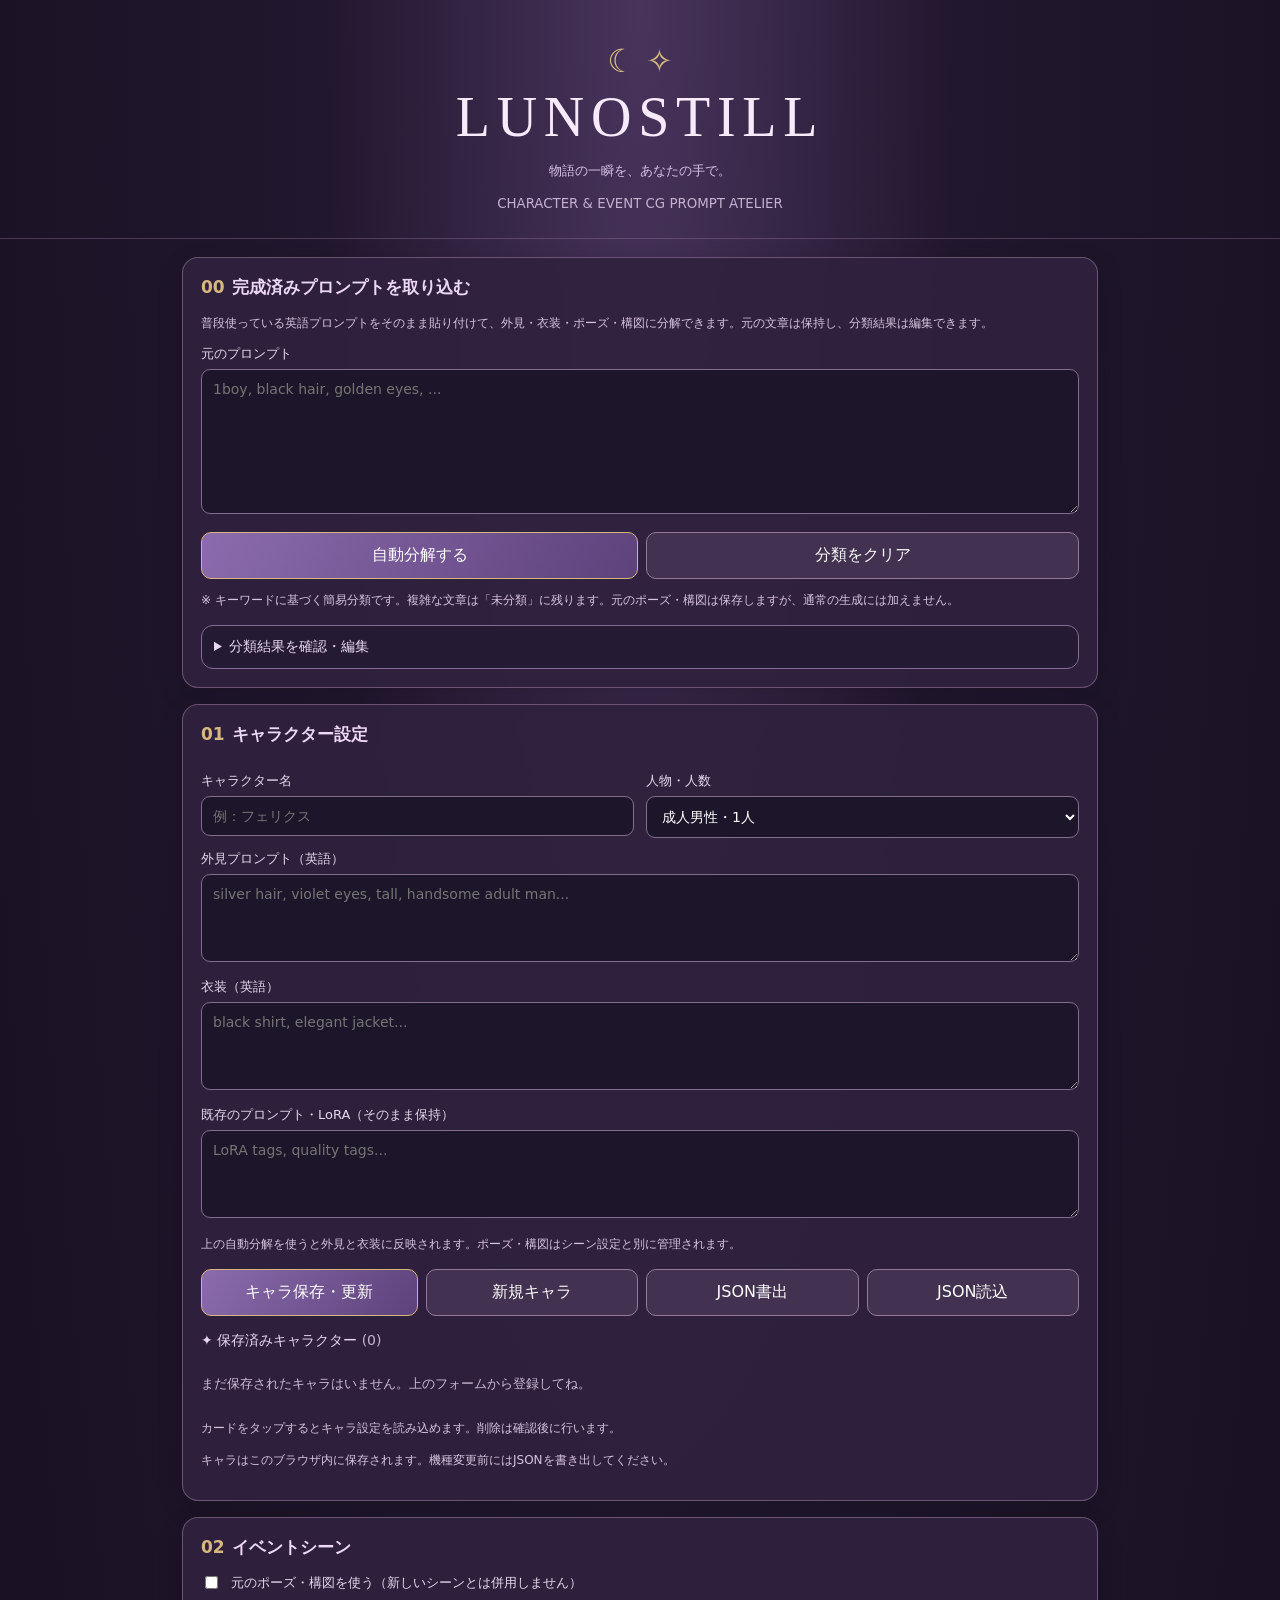
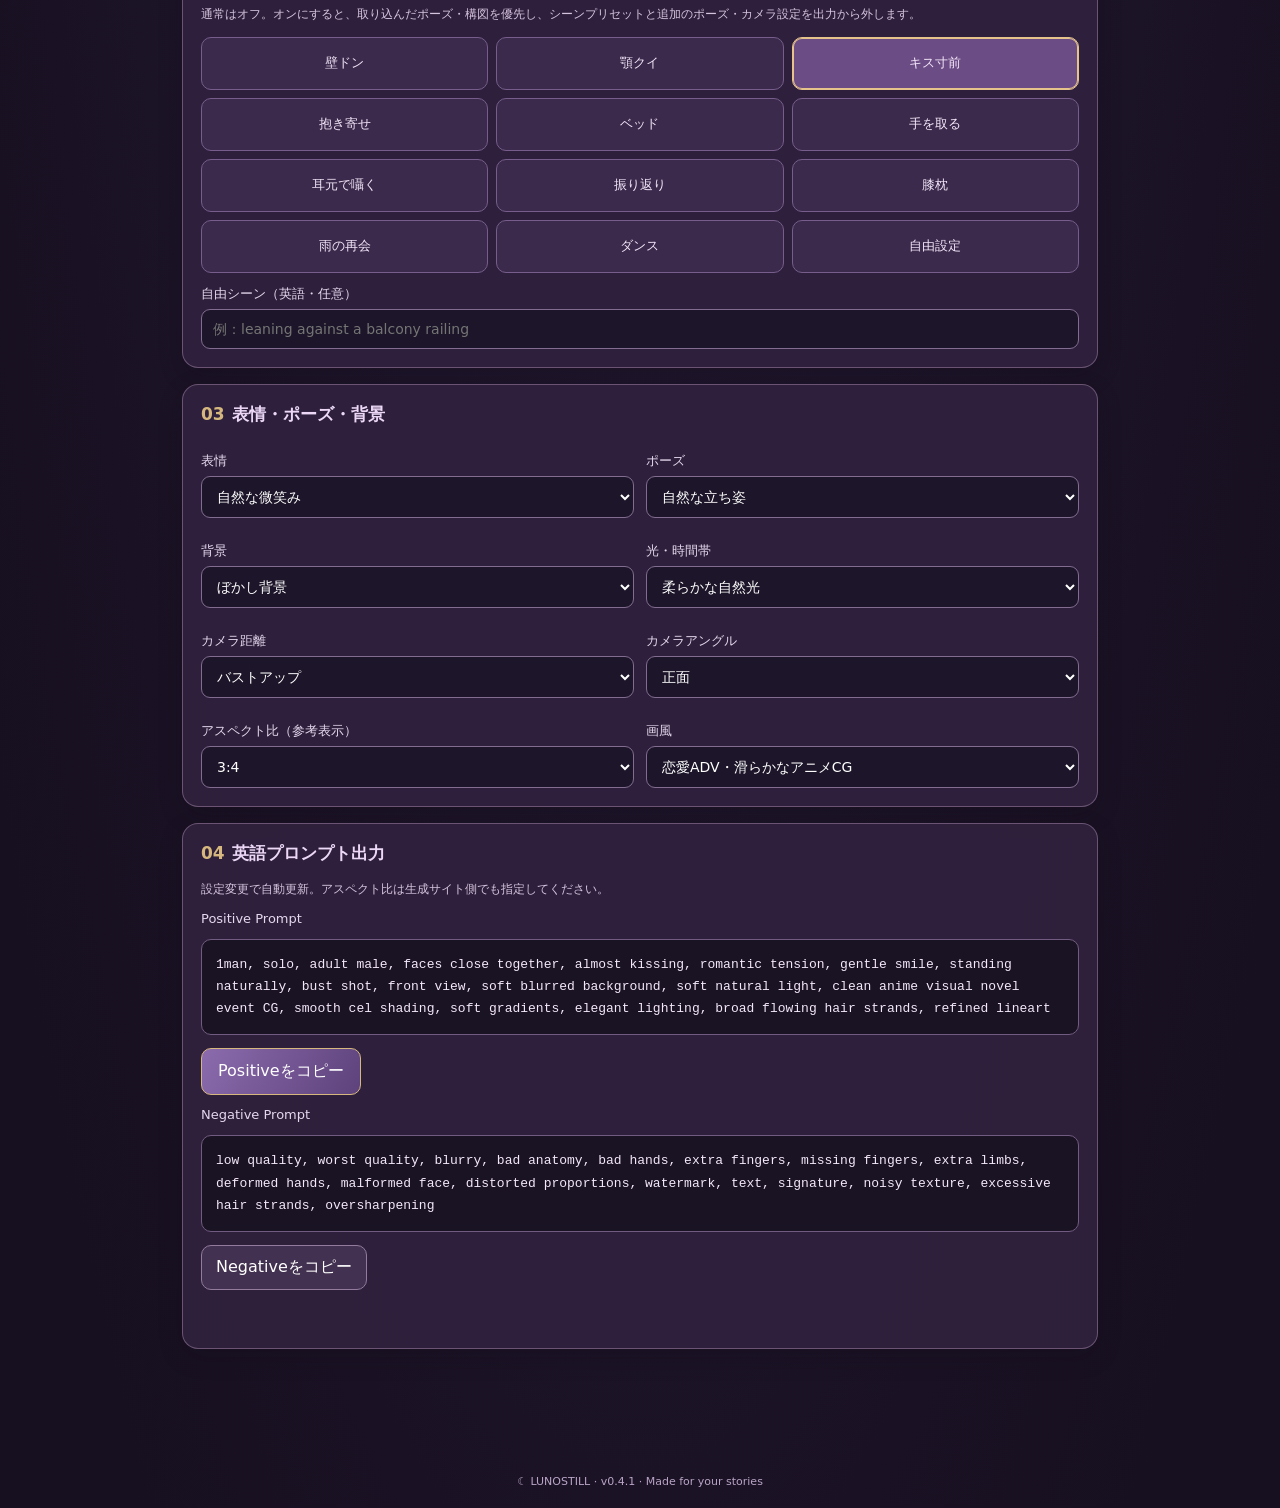
==== index.html @ 4c774311 "fix: correct regex escaping in prompt classification" ====
<!doctype html>
<html lang="ja"><head><meta charset="utf-8"><meta name="viewport" content="width=device-width,initial-scale=1"><meta name="theme-color" content="#21172e"><meta name="apple-mobile-web-app-capable" content="yes"><meta name="apple-mobile-web-app-status-bar-style" content="default"><meta name="apple-mobile-web-app-title" content="LUNOSTILL"><link rel="apple-touch-icon" sizes="180x180" href="./apple-touch-icon.png"><title>LUNOSTILL | Character & Event CG Atelier</title>
<style>
:root{font-family:system-ui,-apple-system,"Noto Sans JP",sans-serif;color:#f7eefb;background:#171020}*{box-sizing:border-box}body{margin:0;background:radial-gradient(ellipse at top,#49345c 0,#21172e 35%,#171020 90%);min-height:100vh}header{text-align:center;padding:42px 15px 26px;border-bottom:1px solid #9b7ca35c}header .moon{color:#d9bd83;font-size:32px}h1{font:normal clamp(34px,9vw,56px) Georgia,serif;letter-spacing:.12em;margin:5px 0;color:#f7eafa}header p{color:#d8c3e8;font-size:13px}small,.muted{color:#c3b1ce}main{max-width:940px;margin:auto;padding:18px 12px 90px}.panel{border:1px solid #ad8db377;background:#30223eeb;border-radius:16px;padding:18px;margin:0 0 16px;box-shadow:0 8px 24px #10091730}h2{font-size:17px;color:#ecd7f7;margin:0 0 14px;font-weight:600}h2 span{color:#d6b87f;margin-right:7px}label{display:block;font-size:13px;color:#e5d7ed;margin:12px 0 6px}input,textarea,select{width:100%;background:#1d1529;color:#fff;border:1px solid #826d91;border-radius:9px;padding:11px;font:inherit;font-size:14px;min-width:0}textarea{min-height:88px;resize:vertical}#parsedOther{min-height:68px;max-height:145px}#parsedDetails textarea{min-height:70px}.import-area{min-height:145px}.import-details{margin-top:14px;border:1px solid #866b98;border-radius:12px;padding:12px;background:#251a34}.import-details summary{cursor:pointer;color:#ead8f3;font-size:14px}.import-note{font-size:12px;color:#d7c4e1;line-height:1.65}select{appearance:auto}.cols{display:grid;grid-template-columns:1fr 1fr;gap:12px}.choices{display:grid;grid-template-columns:repeat(3,minmax(0,1fr));gap:8px}.choice{background:#3b2a4b;border:1px solid #775d8b;border-radius:10px;color:#f3e6fa;padding:13px 5px;min-height:53px;font-size:13px;cursor:pointer}.choice.active{border-color:#e7c38c;background:#6b4c84;box-shadow:inset 0 0 0 1px #e7c38c}button{font:inherit;cursor:pointer}button.primary{background:linear-gradient(120deg,#8b6bad,#5d427b);border:1px solid #d6b87f;color:white;border-radius:10px;padding:12px 16px}button.danger{background:#422637;border:1px solid #a8778e;color:#ffe5ee;border-radius:10px;padding:10px 14px}button.secondary{background:#423150;border:1px solid #927b9d;color:white;border-radius:10px;padding:11px 14px}.actions{display:flex;gap:8px;flex-wrap:wrap;margin-top:14px}.actions>*{flex:1}pre{white-space:pre-wrap;overflow-wrap:anywhere;font-size:13px;line-height:1.7;color:#f4e8fb;background:#1a1323;border:1px solid #725b81;border-radius:10px;padding:14px;min-height:85px}footer{text-align:center;font-size:11px;color:#b9a4c6;padding:20px}.note{font-size:12px;color:#d6c3df;line-height:1.7}.library{display:grid;grid-template-columns:repeat(2,minmax(0,1fr));gap:9px;margin-top:12px}.saved-card{display:flex;align-items:center;justify-content:space-between;gap:6px;min-width:0;border:1px solid #826d91;background:#251b32;border-radius:11px;padding:7px}.saved-card.active{border-color:#e7c38c}.saved-name{background:transparent;border:0;color:#f6eafb;text-align:left;flex:1;min-width:0;padding:9px 5px;overflow-wrap:anywhere}.saved-delete{background:transparent;border:0;color:#cbb6d5;padding:7px;font-size:12px}.library-empty{color:#cdbbd6;font-size:13px;grid-column:1/-1}.library-heading{margin-top:16px;color:#e8d5f3;font-size:14px}#status{min-height:20px;color:#e7c38c;font-size:12px;margin-top:8px}@media(max-width:520px){.cols{grid-template-columns:1fr}.panel{padding:14px}.choices{grid-template-columns:repeat(2,minmax(0,1fr))}header{padding-top:30px}.actions>*{min-width:130px}.library{grid-template-columns:1fr 1fr}}
</style></head><body>
<header><div class="moon">☾ ✧</div><h1>LUNOSTILL</h1><p>物語の一瞬を、あなたの手で。</p><small>CHARACTER & EVENT CG PROMPT ATELIER</small></header>
<main>
<section class="panel"><h2><span>00</span>完成済みプロンプトを取り込む</h2><p class="note">普段使っている英語プロンプトをそのまま貼り付けて、外見・衣装・ポーズ・構図に分解できます。元の文章は保持し、分類結果は編集できます。</p><label for="rawPrompt">元のプロンプト</label><textarea id="rawPrompt" class="import-area" placeholder="1boy, black hair, golden eyes, ..."></textarea><div class="actions"><button class="primary" id="parsePrompt">自動分解する</button><button class="secondary" id="resetImport">分類をクリア</button></div><p class="import-note">※ キーワードに基づく簡易分類です。複雑な文章は「未分類」に残ります。元のポーズ・構図は保存しますが、通常の生成には加えません。</p><details class="import-details" id="parsedDetails"><summary>分類結果を確認・編集</summary><label for="parsedAppearance">外見・人物・アクセサリー</label><textarea id="parsedAppearance"></textarea><label for="parsedOutfit">衣装</label><textarea id="parsedOutfit"></textarea><label for="parsedPose">元のポーズ・動作・視線（保存用）</label><textarea id="parsedPose"></textarea><label for="parsedCamera">元の構図・アングル（保存用）</label><textarea id="parsedCamera"></textarea><label for="parsedOther">未分類・その他（内容確認用）</label><textarea id="parsedOther"></textarea></details></section><section class="panel"><h2><span>01</span>キャラクター設定</h2><div class="cols"><div><label for="name">キャラクター名</label><input id="name" placeholder="例：フェリクス"></div><div><label for="subject">人物・人数</label><select id="subject"><option value="1man, solo, adult male">成人男性・1人</option><option value="1woman, solo, adult woman">成人女性・1人</option><option value="1man, 1woman, adult couple">成人男女・2人</option><option value="2men, adult male couple">成人男性・2人</option><option value="2women, adult female couple">成人女性・2人</option></select></div></div><label for="appearance">外見プロンプト（英語）</label><textarea id="appearance" placeholder="silver hair, violet eyes, tall, handsome adult man..."></textarea><label for="outfit">衣装（英語）</label><textarea id="outfit" placeholder="black shirt, elegant jacket..."></textarea><label for="base">既存のプロンプト・LoRA（そのまま保持）</label><textarea id="base" placeholder="LoRA tags, quality tags..."></textarea><p class="note">上の自動分解を使うと外見と衣装に反映されます。ポーズ・構図はシーン設定と別に管理されます。</p><div class="actions"><button class="primary" id="save">キャラ保存・更新</button><button class="secondary" id="newCharacter">新規キャラ</button><button class="secondary" id="backup">JSON書出</button><button class="secondary" id="restore">JSON読込</button><input id="restoreFile" type="file" accept=".json,application/json" hidden></div><div class="library-heading">✦ 保存済みキャラクター <span id="savedCount" class="muted"></span></div><div id="savedCharacters" class="library" aria-label="保存済みキャラクター"></div><p class="note">カードをタップするとキャラ設定を読み込めます。削除は確認後に行います。</p><p class="note">キャラはこのブラウザ内に保存されます。機種変更前にはJSONを書き出してください。</p></section>
<section class="panel"><h2><span>02</span>イベントシーン</h2><label style="display:flex;align-items:center;gap:10px"><input id="includeOriginalScene" type="checkbox" style="width:auto;accent-color:#d6b87f">元のポーズ・構図を使う（新しいシーンとは併用しません）</label><p class="note">通常はオフ。オンにすると、取り込んだポーズ・構図を優先し、シーンプリセットと追加のポーズ・カメラ設定を出力から外します。</p><div class="choices" id="scenes"></div><label for="customScene">自由シーン（英語・任意）</label><input id="customScene" placeholder="例：leaning against a balcony railing"></section>
<section class="panel"><h2><span>03</span>表情・ポーズ・背景</h2><div class="cols"><div><label for="expression">表情</label><select id="expression"></select></div><div><label for="pose">ポーズ</label><select id="pose"></select></div><div><label for="background">背景</label><select id="background"></select></div><div><label for="light">光・時間帯</label><select id="light"></select></div><div><label for="camera">カメラ距離</label><select id="camera"></select></div><div><label for="angle">カメラアングル</label><select id="angle"></select></div><div><label for="ratio">アスペクト比（参考表示）</label><select id="ratio"><option>3:4</option><option>1:1</option><option>4:3</option><option>16:9</option><option>9:16</option></select></div><div><label for="style">画風</label><select id="style"><option value="clean anime visual novel event CG, smooth cel shading, soft gradients, elegant lighting, broad flowing hair strands, refined lineart">恋愛ADV・滑らかなアニメCG</option><option value="anime character design, full body, clean lineart, simple background">立ち絵</option><option value="cinematic anime illustration, atmospheric lighting, soft background blur">映画的なアニメCG</option></select></div></div></section>
<section class="panel"><h2><span>04</span>英語プロンプト出力</h2><p class="note">設定変更で自動更新。アスペクト比は生成サイト側でも指定してください。</p><label>Positive Prompt</label><pre id="positive"></pre><button class="primary" id="copyPositive">Positiveをコピー</button><label>Negative Prompt</label><pre id="negative"></pre><button class="secondary" id="copyNegative">Negativeをコピー</button><p id="status" role="status"></p></section>
</main><footer>☾ LUNOSTILL · v0.4.1 · Made for your stories</footer>
<script>
const $=id=>document.getElementById(id);
const scenes=[["壁ドン","kabedon, leaning close against a wall"],["顎クイ","gently lifting the chin, intimate eye contact"],["キス寸前","faces close together, almost kissing, romantic tension"],["抱き寄せ","pulling someone into a gentle embrace"],["ベッド","sitting on a bed, intimate quiet atmosphere"],["手を取る","gently taking a hand"],["耳元で囁く","whispering close to the ear"],["振り返り","looking back over the shoulder"],["膝枕","resting head on someone's lap"],["雨の再会","emotional reunion in the rain"],["ダンス","romantic slow dance"],["自由設定",""]];
const expressions=[["自然な微笑み","gentle smile"],["無表情","neutral expression"],["照れ","blushing"],["挑発","teasing smirk"],["真剣","serious expression"],["切なさ","wistful expression"],["喜び","joyful smile"],["悲しみ","sad expression"],["怒り","angry expression"],["驚き","surprised expression"],["困惑","confused expression"],["不安","anxious expression"],["安心","relieved expression"],["眠気","sleepy eyes"],["眠り","sleeping peacefully"],["微笑","subtle smile"],["満面の笑み","bright smile"],["苦笑","wry smile"],["含み笑い","knowing smile"],["照れ笑い","shy smile"],["泣き笑い","smiling through tears"],["涙目","teary eyes"],["泣く","crying"],["号泣","sobbing"],["寂しげ","lonely gaze"],["憂い","melancholic expression"],["決意","determined expression"],["冷淡","cold gaze"],["睨む","intense glare"],["見下ろす","half-lidded commanding gaze"],["甘い視線","affectionate gaze"],["熱い視線","passionate gaze"],["目を逸らす","averting eyes"],["目を閉じる","eyes closed"],["ウインク","winking"],["悪戯っぽい","mischievous grin"],["嫉妬","jealous expression"],["独占欲","possessive gaze"],["恍惚","dreamy expression"]];
const poses=[["自然な立ち姿","standing naturally"],["座る","sitting"],["歩く","walking"],["振り向く","turning around"],["見上げる","looking up"],["見下ろす","looking down"],["腕を組む","arms crossed"],["片手を伸ばす","reaching out one hand"],["手を差し出す","offering a hand"],["頬に触れる","touching a cheek"],["髪に触れる","touching hair"],["手袋を外す","removing a glove"],["ネクタイを緩める","loosening a tie"],["壁に手をつく","hand against a wall"],["腰に手を添える","hand at the waist"],["抱きしめる","embracing"],["顔を寄せる","leaning closer"],["指を絡める","interlacing fingers"],["手を握る","holding hands"],["頬杖","resting chin on hand"],["横になる","lying down"],["ベッドに座る","sitting on a bed"],["ソファに座る","sitting on a sofa"],["窓辺に立つ","standing by a window"],["本を読む","reading a book"],["カップを持つ","holding a cup"],["花を差し出す","offering flowers"],["背中を向ける","back facing viewer"],["片膝をつく","kneeling on one knee"],["ダンスする","dancing"],["自由指定",""]];
const backgrounds=[["ぼかし背景","soft blurred background"],["寝室","cozy bedroom"],["夜の寝室","bedroom at night"],["リビング","modern living room"],["ソファ","elegant lounge"],["カフェ","quiet cafe"],["図書館","library"],["学校の廊下","school corridor"],["教室","classroom"],["屋上","rooftop"],["都会の夜景","city skyline at night"],["夜の路地","city alley at night"],["公園","park"],["桜並木","cherry blossom path"],["海辺","seaside"],["夕暮れの海","beach at sunset"],["雨の街","rainy city street"],["駅のホーム","train platform"],["ホテル","luxury hotel room"],["バルコニー","balcony"],["西洋の城","fantasy castle"],["王宮の広間","royal ballroom"],["玉座の間","throne room"],["中世の街","medieval town"],["森","enchanted forest"],["庭園","flower garden"],["神殿","ancient temple"],["砂漠の宮殿","arabian palace"],["星空","starry night sky"],["自由背景",""]];
const lights=[["柔らかな自然光","soft natural light"],["朝日","morning sunlight"],["昼光","daylight"],["夕暮れ","golden hour"],["マジックアワー","purple-blue twilight"],["夜","night atmosphere"],["月明かり","moonlight"],["キャンドル","warm candlelight"],["逆光","soft backlighting"],["窓からの光","window light"],["室内灯","warm indoor lighting"]];
const cameras=[["バストアップ","bust shot"],["顔アップ","face close-up"],["上半身","upper body shot"],["腰上","waist-up shot"],["膝上","knee-up shot"],["全身","full body shot"],["超接写","extreme close-up"]];
const angles=[["正面","front view"],["斜め45度","three-quarter view"],["横顔","side profile"],["背面","back view"],["俯瞰","high angle view"],["煽り","low angle view"],["主観視点","point of view"]];
function fill(id,data){$(id).innerHTML=data.map(([a,b])=>'<option value="'+b.replaceAll('"','&quot;')+'">'+a+'</option>').join('')}
fill('expression',expressions);fill('pose',poses);fill('background',backgrounds);fill('light',lights);fill('camera',cameras);fill('angle',angles);
let selected=2;
function renderScenes(){$('scenes').innerHTML='';scenes.forEach(([name],i)=>{let b=document.createElement('button');b.className='choice'+(selected===i?' active':'');b.textContent=name;b.type='button';b.onclick=()=>{selected=i;renderScenes();update()};$('scenes').append(b)})}
const clean=s=>(s||'').trim().replace(/^[,\s]+|[,\s]+$/g,'');
const parsedFields=['rawPrompt','parsedAppearance','parsedOutfit','parsedPose','parsedCamera','parsedOther'];
const tokenRules=[
['camera',/\b(three.quarter body|three.quarter view|full.body|upper.body|half.body|waist.up|knee.up|bust shot|close.up|portrait|low angle|high angle|eye.level|from above|from below|side view|front view|back view|dutch angle|wide shot|medium shot|slightly low angle)\b/i],
['pose',/\b(standing|sitting|kneeling|lying|walking|running|leaning|reaching|holding|adjusting|resting|turning|crossed arms|hand on|hand near|one hand|other hand|body angled|broad shoulders|relaxed stance|looking at|looking away|gazing|facing|tilting|arms |hands |glove at the wrist|beside viewer|sideways|upright|gesture|pose|stance)\b/i],
['outfit',/\b(uniform|jacket|shirt|coat|dress|trousers|pants|skirt|sash|gloves|boots|shoes|tie|vest|cloak|cape|suit|armor|armour|belt|collar|sleeves|fabric|trim|accents|ceremonial|formal royal|structured shoulders|military|outfit|clothing|embroider|button|epaulette)\b/i],
['appearance',/\b(\d+boy|\d+girl|\d+man|\d+woman|male|female|hair|bangs|eyes|eye color|ears|skin|face|muscular|slender|tall|short|petite|body type|physique|earrings|piercing|horns|tail|fangs|freckles|scar|beard|eyebrows|eyelashes|lips|nose|animal ears|panther|wolf|cat ears|fox ears)\b/i]
];
function classifyPrompt(raw){const bins={appearance:[],outfit:[],pose:[],camera:[],other:[]};raw.split(/[,\n]+/).map(x=>x.trim()).filter(Boolean).forEach(t=>{const match=tokenRules.find(([_,re])=>re.test(t));bins[match?match[0]:'other'].push(t)});return bins}
function parseImport(){const raw=$('rawPrompt').value;if(!raw.trim()){status('取り込むプロンプトを入力してください');return}const bins=classifyPrompt(raw);$('parsedAppearance').value=bins.appearance.join(', ');$('parsedOutfit').value=bins.outfit.join(', ');$('parsedPose').value=bins.pose.join(', ');$('parsedCamera').value=bins.camera.join(', ');$('parsedOther').value=bins.other.join(', ');$('parsedDetails').open=true;applyParsed();status('自動分解しました。分類結果を確認・編集してください')}
function applyParsed(){$('appearance').value=$('parsedAppearance').value;$('outfit').value=$('parsedOutfit').value;update()}
$('parsePrompt').onclick=parseImport;
$('resetImport').onclick=()=>{parsedFields.forEach(k=>$(k).value='');$('parsedDetails').open=false;update();status('分類結果をクリアしました（キャラ設定は維持）')};
['parsedAppearance','parsedOutfit'].forEach(k=>$(k).addEventListener('input',applyParsed));
['parsedPose','parsedCamera','parsedOther'].forEach(k=>$(k).addEventListener('input',update));
function update(){const parts=[$('subject').value,$('appearance').value,$('outfit').value,$('base').value,...($('includeOriginalScene').checked?[$('parsedPose').value,$('parsedCamera').value]:[scenes[selected][1],$('customScene').value,$('expression').value,$('pose').value,$('camera').value,$('angle').value]),$('background').value,$('light').value,$('style').value].map(clean).filter(Boolean);$('positive').textContent=parts.join(', ');$('negative').textContent='low quality, worst quality, blurry, bad anatomy, bad hands, extra fingers, missing fingers, extra limbs, deformed hands, malformed face, distorted proportions, watermark, text, signature, noisy texture, excessive hair strands, oversharpening'}
document.querySelectorAll('input,textarea,select').forEach(el=>{el.addEventListener('input',update);el.addEventListener('change',update)});renderScenes();update();
function status(t){$('status').textContent=t}
async function copy(id){try{await navigator.clipboard.writeText($(id).textContent);status('コピーしました')}catch(e){status('コピーできませんでした。テキストを長押ししてコピーしてください')}}
$('copyPositive').onclick=()=>copy('positive');$('copyNegative').onclick=()=>copy('negative');
const charFields=['name','subject','appearance','outfit','base',...parsedFields];let activeCharacter='';
function current(){return Object.fromEntries(charFields.map(k=>[k,$(k).value]))}
function all(){try{const v=JSON.parse(localStorage.getItem('lunostill.characters')||'{}');return v&&typeof v==='object'&&!Array.isArray(v)?v:{}}catch{return {}}}
function renderLibrary(){const a=all(),names=Object.keys(a).sort((x,y)=>x.localeCompare(y,'ja'));$('savedCount').textContent='('+names.length+')';const root=$('savedCharacters');root.replaceChildren();if(!names.length){const p=document.createElement('p');p.className='library-empty';p.textContent='まだ保存されたキャラはいません。上のフォームから登録してね。';root.append(p);return}
names.forEach(n=>{const card=document.createElement('div');card.className='saved-card'+(n===activeCharacter?' active':'');const load=document.createElement('button');load.className='saved-name';load.type='button';load.textContent='✦ '+n;load.title=n+'を読み込む';load.onclick=()=>{const data=all()[n];if(!data)return;charFields.forEach(k=>{if(typeof data[k]==='string')$(k).value=data[k];else if(k!=='subject')$(k).value=''});activeCharacter=n;update();renderLibrary();status('読み込みました：'+n)};const del=document.createElement('button');del.className='saved-delete';del.type='button';del.textContent='削除';del.setAttribute('aria-label',n+'を削除');del.onclick=()=>{if(!confirm('「'+n+'」を削除しますか？ この操作は取り消せません。'))return;const a=all();delete a[n];try{localStorage.setItem('lunostill.characters',JSON.stringify(a));if(activeCharacter===n)activeCharacter='';renderLibrary();status('削除しました：'+n)}catch{status('削除に失敗しました')}};card.append(load,del);root.append(card)})}
$('save').onclick=()=>{const n=$('name').value.trim();if(!n){status('キャラクター名を入力してください');return}try{const a=all();if(a[n]&&activeCharacter!==n&&!confirm('「'+n+'」は既に保存されています。上書きしますか？'))return;a[n]=current();a[n].name=n;localStorage.setItem('lunostill.characters',JSON.stringify(a));activeCharacter=n;renderLibrary();status('保存しました：'+n)}catch{status('保存できませんでした')}};
$('newCharacter').onclick=()=>{charFields.forEach(k=>{if(k==='subject')$(k).selectedIndex=0;else $(k).value=''});$('parsedDetails').open=false;activeCharacter='';renderLibrary();update();status('新しいキャラクターを入力できます')};
renderLibrary();
$('backup').onclick=()=>{const blob=new Blob([JSON.stringify({version:1,characters:all()},null,2)],{type:'application/json'}),url=URL.createObjectURL(blob),a=document.createElement('a');a.href=url;a.download='lunostill-characters.json';a.click();setTimeout(()=>URL.revokeObjectURL(url),1000)};
$('restore').onclick=()=>$('restoreFile').click();$('restoreFile').onchange=async e=>{try{const data=JSON.parse(await e.target.files[0].text());if(!data.characters||typeof data.characters!=='object'||Array.isArray(data.characters))throw Error();const merged={...all(),...data.characters};localStorage.setItem('lunostill.characters',JSON.stringify(merged));renderLibrary();status('バックアップを復元しました')}catch{status('JSONの形式を確認してください')}e.target.value=''};
</script></body></html>
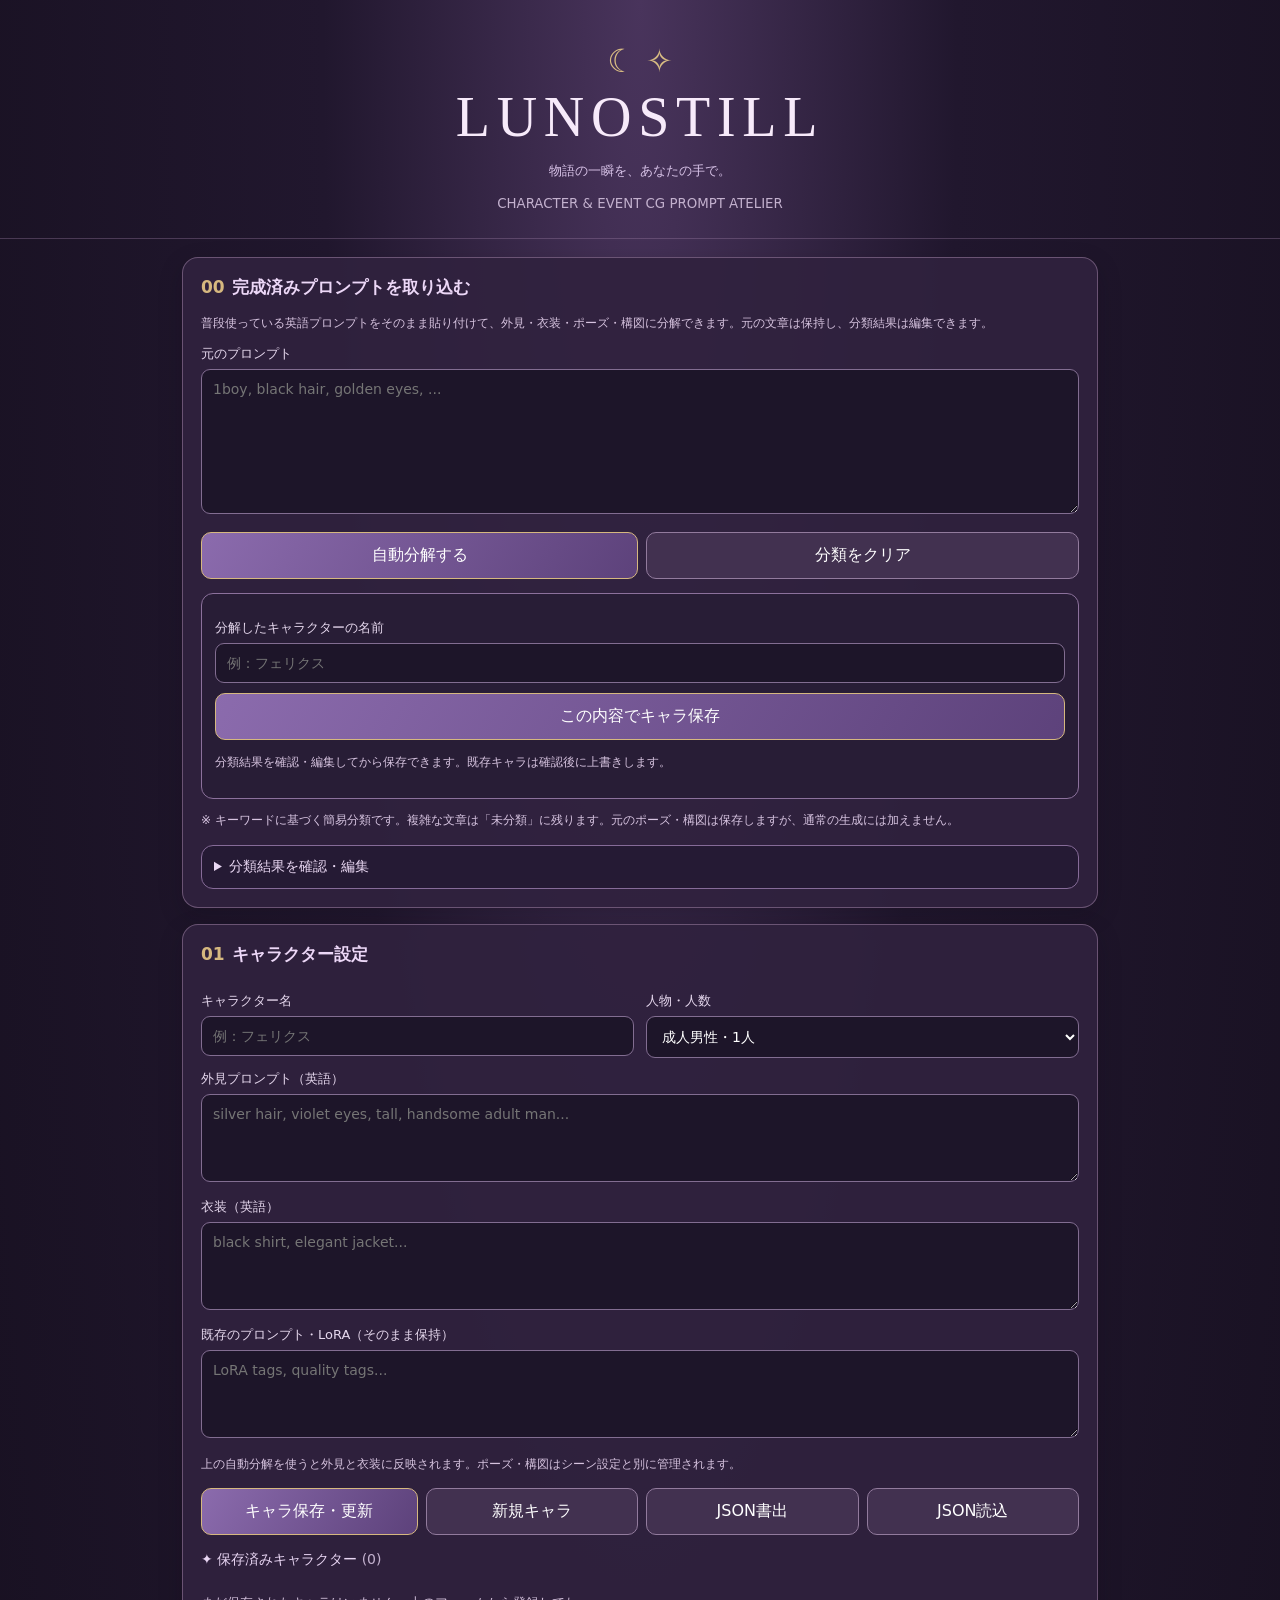
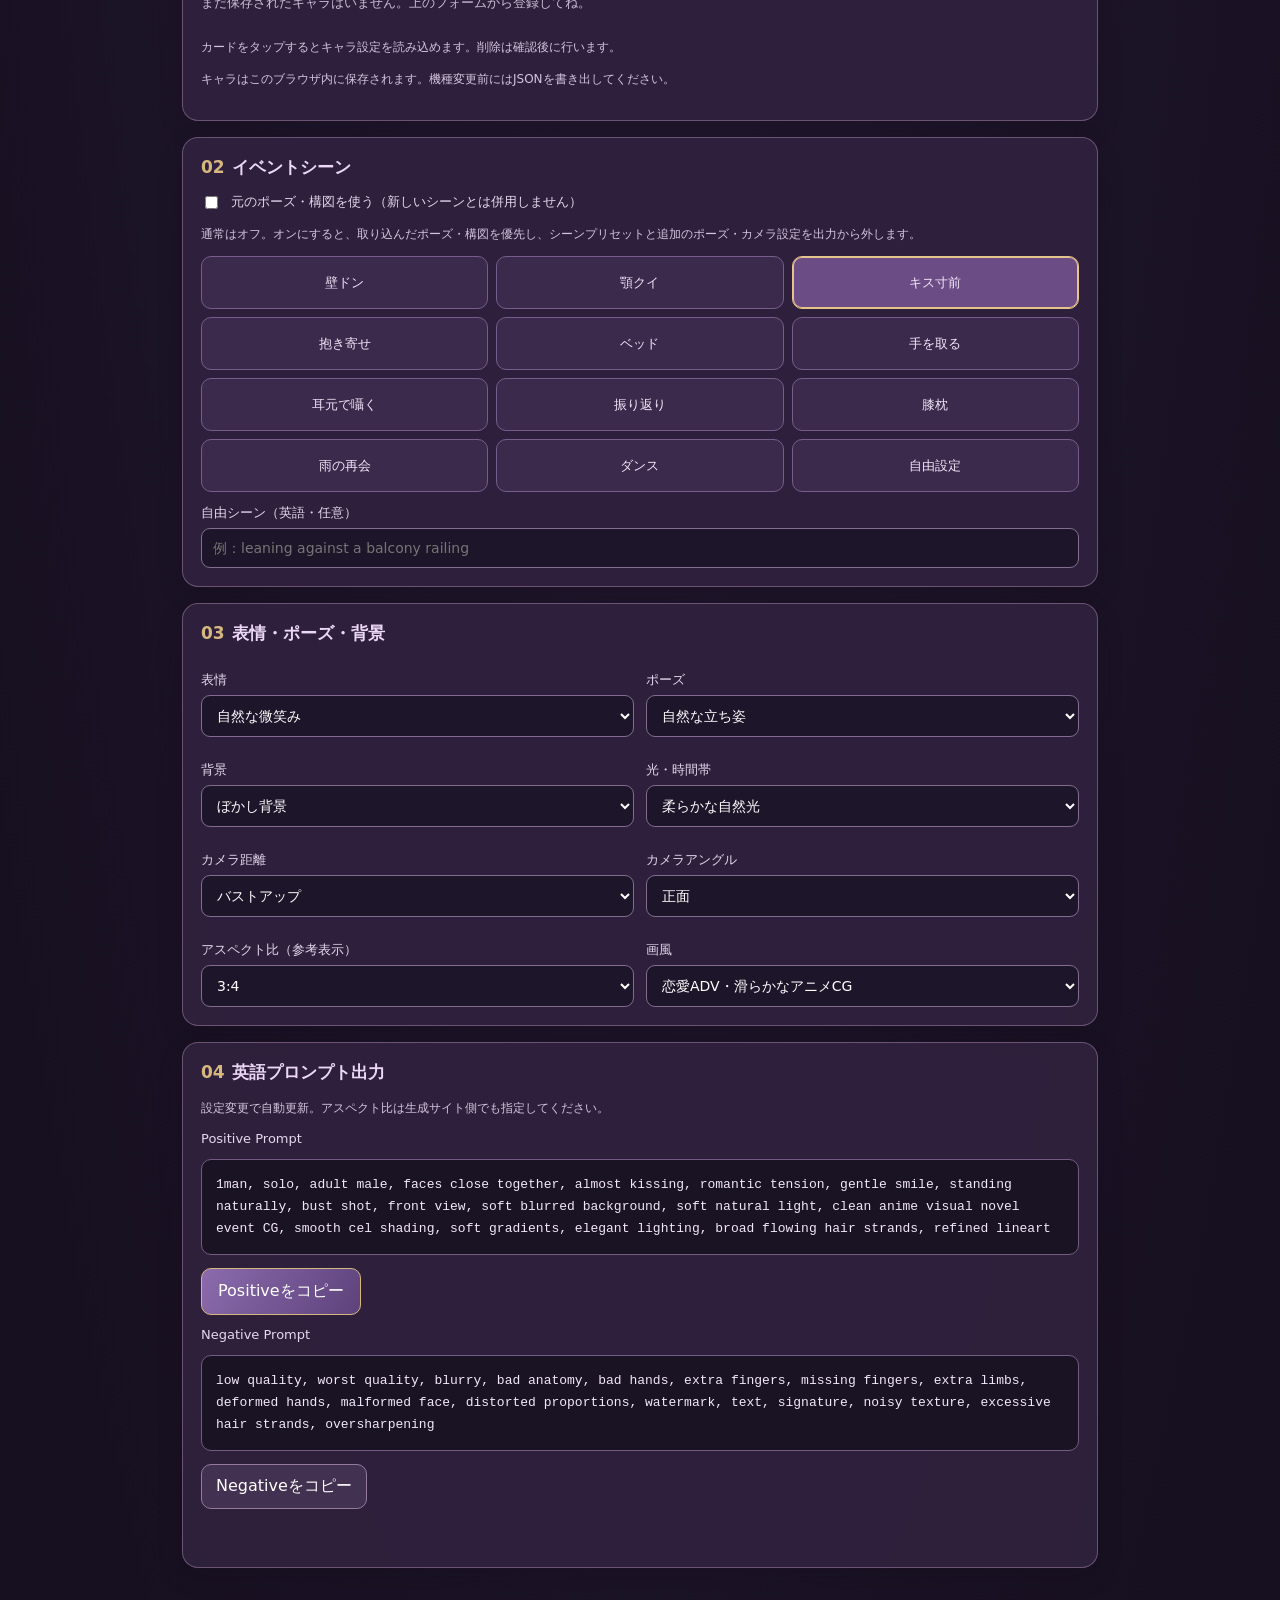
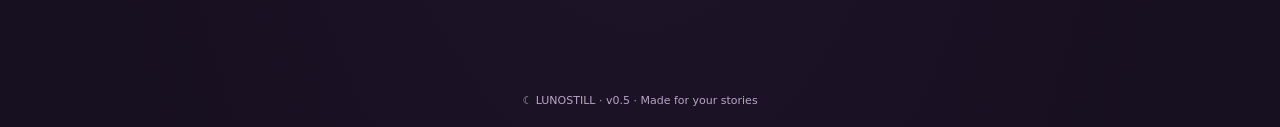
==== commit d8d395d5: "feat: save imported and parsed characters directly from import section" ====
--- a/index.html
+++ b/index.html
@@ -1,15 +1,15 @@
 <!doctype html>
 <html lang="ja"><head><meta charset="utf-8"><meta name="viewport" content="width=device-width,initial-scale=1"><meta name="theme-color" content="#21172e"><meta name="apple-mobile-web-app-capable" content="yes"><meta name="apple-mobile-web-app-status-bar-style" content="default"><meta name="apple-mobile-web-app-title" content="LUNOSTILL"><link rel="apple-touch-icon" sizes="180x180" href="./apple-touch-icon.png"><title>LUNOSTILL | Character & Event CG Atelier</title>
 <style>
-:root{font-family:system-ui,-apple-system,"Noto Sans JP",sans-serif;color:#f7eefb;background:#171020}*{box-sizing:border-box}body{margin:0;background:radial-gradient(ellipse at top,#49345c 0,#21172e 35%,#171020 90%);min-height:100vh}header{text-align:center;padding:42px 15px 26px;border-bottom:1px solid #9b7ca35c}header .moon{color:#d9bd83;font-size:32px}h1{font:normal clamp(34px,9vw,56px) Georgia,serif;letter-spacing:.12em;margin:5px 0;color:#f7eafa}header p{color:#d8c3e8;font-size:13px}small,.muted{color:#c3b1ce}main{max-width:940px;margin:auto;padding:18px 12px 90px}.panel{border:1px solid #ad8db377;background:#30223eeb;border-radius:16px;padding:18px;margin:0 0 16px;box-shadow:0 8px 24px #10091730}h2{font-size:17px;color:#ecd7f7;margin:0 0 14px;font-weight:600}h2 span{color:#d6b87f;margin-right:7px}label{display:block;font-size:13px;color:#e5d7ed;margin:12px 0 6px}input,textarea,select{width:100%;background:#1d1529;color:#fff;border:1px solid #826d91;border-radius:9px;padding:11px;font:inherit;font-size:14px;min-width:0}textarea{min-height:88px;resize:vertical}#parsedOther{min-height:68px;max-height:145px}#parsedDetails textarea{min-height:70px}.import-area{min-height:145px}.import-details{margin-top:14px;border:1px solid #866b98;border-radius:12px;padding:12px;background:#251a34}.import-details summary{cursor:pointer;color:#ead8f3;font-size:14px}.import-note{font-size:12px;color:#d7c4e1;line-height:1.65}select{appearance:auto}.cols{display:grid;grid-template-columns:1fr 1fr;gap:12px}.choices{display:grid;grid-template-columns:repeat(3,minmax(0,1fr));gap:8px}.choice{background:#3b2a4b;border:1px solid #775d8b;border-radius:10px;color:#f3e6fa;padding:13px 5px;min-height:53px;font-size:13px;cursor:pointer}.choice.active{border-color:#e7c38c;background:#6b4c84;box-shadow:inset 0 0 0 1px #e7c38c}button{font:inherit;cursor:pointer}button.primary{background:linear-gradient(120deg,#8b6bad,#5d427b);border:1px solid #d6b87f;color:white;border-radius:10px;padding:12px 16px}button.danger{background:#422637;border:1px solid #a8778e;color:#ffe5ee;border-radius:10px;padding:10px 14px}button.secondary{background:#423150;border:1px solid #927b9d;color:white;border-radius:10px;padding:11px 14px}.actions{display:flex;gap:8px;flex-wrap:wrap;margin-top:14px}.actions>*{flex:1}pre{white-space:pre-wrap;overflow-wrap:anywhere;font-size:13px;line-height:1.7;color:#f4e8fb;background:#1a1323;border:1px solid #725b81;border-radius:10px;padding:14px;min-height:85px}footer{text-align:center;font-size:11px;color:#b9a4c6;padding:20px}.note{font-size:12px;color:#d6c3df;line-height:1.7}.library{display:grid;grid-template-columns:repeat(2,minmax(0,1fr));gap:9px;margin-top:12px}.saved-card{display:flex;align-items:center;justify-content:space-between;gap:6px;min-width:0;border:1px solid #826d91;background:#251b32;border-radius:11px;padding:7px}.saved-card.active{border-color:#e7c38c}.saved-name{background:transparent;border:0;color:#f6eafb;text-align:left;flex:1;min-width:0;padding:9px 5px;overflow-wrap:anywhere}.saved-delete{background:transparent;border:0;color:#cbb6d5;padding:7px;font-size:12px}.library-empty{color:#cdbbd6;font-size:13px;grid-column:1/-1}.library-heading{margin-top:16px;color:#e8d5f3;font-size:14px}#status{min-height:20px;color:#e7c38c;font-size:12px;margin-top:8px}@media(max-width:520px){.cols{grid-template-columns:1fr}.panel{padding:14px}.choices{grid-template-columns:repeat(2,minmax(0,1fr))}header{padding-top:30px}.actions>*{min-width:130px}.library{grid-template-columns:1fr 1fr}}
+:root{font-family:system-ui,-apple-system,"Noto Sans JP",sans-serif;color:#f7eefb;background:#171020}*{box-sizing:border-box}body{margin:0;background:radial-gradient(ellipse at top,#49345c 0,#21172e 35%,#171020 90%);min-height:100vh}header{text-align:center;padding:42px 15px 26px;border-bottom:1px solid #9b7ca35c}header .moon{color:#d9bd83;font-size:32px}h1{font:normal clamp(34px,9vw,56px) Georgia,serif;letter-spacing:.12em;margin:5px 0;color:#f7eafa}header p{color:#d8c3e8;font-size:13px}small,.muted{color:#c3b1ce}main{max-width:940px;margin:auto;padding:18px 12px 90px}.panel{border:1px solid #ad8db377;background:#30223eeb;border-radius:16px;padding:18px;margin:0 0 16px;box-shadow:0 8px 24px #10091730}h2{font-size:17px;color:#ecd7f7;margin:0 0 14px;font-weight:600}h2 span{color:#d6b87f;margin-right:7px}label{display:block;font-size:13px;color:#e5d7ed;margin:12px 0 6px}input,textarea,select{width:100%;background:#1d1529;color:#fff;border:1px solid #826d91;border-radius:9px;padding:11px;font:inherit;font-size:14px;min-width:0}textarea{min-height:88px;resize:vertical}#parsedOther{min-height:68px;max-height:145px}#parsedDetails textarea{min-height:70px}.import-area{min-height:145px}.import-details{margin-top:14px;border:1px solid #866b98;border-radius:12px;padding:12px;background:#251a34}.import-details summary{cursor:pointer;color:#ead8f3;font-size:14px}.quick-save{margin-top:14px;padding:13px;border:1px solid #8c719c;border-radius:12px;background:#281d36}.quick-save button{width:100%;margin-top:10px}.import-note{font-size:12px;color:#d7c4e1;line-height:1.65}select{appearance:auto}.cols{display:grid;grid-template-columns:1fr 1fr;gap:12px}.choices{display:grid;grid-template-columns:repeat(3,minmax(0,1fr));gap:8px}.choice{background:#3b2a4b;border:1px solid #775d8b;border-radius:10px;color:#f3e6fa;padding:13px 5px;min-height:53px;font-size:13px;cursor:pointer}.choice.active{border-color:#e7c38c;background:#6b4c84;box-shadow:inset 0 0 0 1px #e7c38c}button{font:inherit;cursor:pointer}button.primary{background:linear-gradient(120deg,#8b6bad,#5d427b);border:1px solid #d6b87f;color:white;border-radius:10px;padding:12px 16px}button.danger{background:#422637;border:1px solid #a8778e;color:#ffe5ee;border-radius:10px;padding:10px 14px}button.secondary{background:#423150;border:1px solid #927b9d;color:white;border-radius:10px;padding:11px 14px}.actions{display:flex;gap:8px;flex-wrap:wrap;margin-top:14px}.actions>*{flex:1}pre{white-space:pre-wrap;overflow-wrap:anywhere;font-size:13px;line-height:1.7;color:#f4e8fb;background:#1a1323;border:1px solid #725b81;border-radius:10px;padding:14px;min-height:85px}footer{text-align:center;font-size:11px;color:#b9a4c6;padding:20px}.note{font-size:12px;color:#d6c3df;line-height:1.7}.library{display:grid;grid-template-columns:repeat(2,minmax(0,1fr));gap:9px;margin-top:12px}.saved-card{display:flex;align-items:center;justify-content:space-between;gap:6px;min-width:0;border:1px solid #826d91;background:#251b32;border-radius:11px;padding:7px}.saved-card.active{border-color:#e7c38c}.saved-name{background:transparent;border:0;color:#f6eafb;text-align:left;flex:1;min-width:0;padding:9px 5px;overflow-wrap:anywhere}.saved-delete{background:transparent;border:0;color:#cbb6d5;padding:7px;font-size:12px}.library-empty{color:#cdbbd6;font-size:13px;grid-column:1/-1}.library-heading{margin-top:16px;color:#e8d5f3;font-size:14px}#status{min-height:20px;color:#e7c38c;font-size:12px;margin-top:8px}@media(max-width:520px){.cols{grid-template-columns:1fr}.panel{padding:14px}.choices{grid-template-columns:repeat(2,minmax(0,1fr))}header{padding-top:30px}.actions>*{min-width:130px}.library{grid-template-columns:1fr 1fr}}
 </style></head><body>
 <header><div class="moon">☾ ✧</div><h1>LUNOSTILL</h1><p>物語の一瞬を、あなたの手で。</p><small>CHARACTER & EVENT CG PROMPT ATELIER</small></header>
 <main>
-<section class="panel"><h2><span>00</span>完成済みプロンプトを取り込む</h2><p class="note">普段使っている英語プロンプトをそのまま貼り付けて、外見・衣装・ポーズ・構図に分解できます。元の文章は保持し、分類結果は編集できます。</p><label for="rawPrompt">元のプロンプト</label><textarea id="rawPrompt" class="import-area" placeholder="1boy, black hair, golden eyes, ..."></textarea><div class="actions"><button class="primary" id="parsePrompt">自動分解する</button><button class="secondary" id="resetImport">分類をクリア</button></div><p class="import-note">※ キーワードに基づく簡易分類です。複雑な文章は「未分類」に残ります。元のポーズ・構図は保存しますが、通常の生成には加えません。</p><details class="import-details" id="parsedDetails"><summary>分類結果を確認・編集</summary><label for="parsedAppearance">外見・人物・アクセサリー</label><textarea id="parsedAppearance"></textarea><label for="parsedOutfit">衣装</label><textarea id="parsedOutfit"></textarea><label for="parsedPose">元のポーズ・動作・視線（保存用）</label><textarea id="parsedPose"></textarea><label for="parsedCamera">元の構図・アングル（保存用）</label><textarea id="parsedCamera"></textarea><label for="parsedOther">未分類・その他（内容確認用）</label><textarea id="parsedOther"></textarea></details></section><section class="panel"><h2><span>01</span>キャラクター設定</h2><div class="cols"><div><label for="name">キャラクター名</label><input id="name" placeholder="例：フェリクス"></div><div><label for="subject">人物・人数</label><select id="subject"><option value="1man, solo, adult male">成人男性・1人</option><option value="1woman, solo, adult woman">成人女性・1人</option><option value="1man, 1woman, adult couple">成人男女・2人</option><option value="2men, adult male couple">成人男性・2人</option><option value="2women, adult female couple">成人女性・2人</option></select></div></div><label for="appearance">外見プロンプト（英語）</label><textarea id="appearance" placeholder="silver hair, violet eyes, tall, handsome adult man..."></textarea><label for="outfit">衣装（英語）</label><textarea id="outfit" placeholder="black shirt, elegant jacket..."></textarea><label for="base">既存のプロンプト・LoRA（そのまま保持）</label><textarea id="base" placeholder="LoRA tags, quality tags..."></textarea><p class="note">上の自動分解を使うと外見と衣装に反映されます。ポーズ・構図はシーン設定と別に管理されます。</p><div class="actions"><button class="primary" id="save">キャラ保存・更新</button><button class="secondary" id="newCharacter">新規キャラ</button><button class="secondary" id="backup">JSON書出</button><button class="secondary" id="restore">JSON読込</button><input id="restoreFile" type="file" accept=".json,application/json" hidden></div><div class="library-heading">✦ 保存済みキャラクター <span id="savedCount" class="muted"></span></div><div id="savedCharacters" class="library" aria-label="保存済みキャラクター"></div><p class="note">カードをタップするとキャラ設定を読み込めます。削除は確認後に行います。</p><p class="note">キャラはこのブラウザ内に保存されます。機種変更前にはJSONを書き出してください。</p></section>
+<section class="panel"><h2><span>00</span>完成済みプロンプトを取り込む</h2><p class="note">普段使っている英語プロンプトをそのまま貼り付けて、外見・衣装・ポーズ・構図に分解できます。元の文章は保持し、分類結果は編集できます。</p><label for="rawPrompt">元のプロンプト</label><textarea id="rawPrompt" class="import-area" placeholder="1boy, black hair, golden eyes, ..."></textarea><div class="actions"><button class="primary" id="parsePrompt">自動分解する</button><button class="secondary" id="resetImport">分類をクリア</button></div><div class="quick-save"><label for="quickName">分解したキャラクターの名前</label><input id="quickName" placeholder="例：フェリクス" autocomplete="off"><button class="primary" id="quickSave" type="button">この内容でキャラ保存</button><p class="note">分類結果を確認・編集してから保存できます。既存キャラは確認後に上書きします。</p></div><p class="import-note">※ キーワードに基づく簡易分類です。複雑な文章は「未分類」に残ります。元のポーズ・構図は保存しますが、通常の生成には加えません。</p><details class="import-details" id="parsedDetails"><summary>分類結果を確認・編集</summary><label for="parsedAppearance">外見・人物・アクセサリー</label><textarea id="parsedAppearance"></textarea><label for="parsedOutfit">衣装</label><textarea id="parsedOutfit"></textarea><label for="parsedPose">元のポーズ・動作・視線（保存用）</label><textarea id="parsedPose"></textarea><label for="parsedCamera">元の構図・アングル（保存用）</label><textarea id="parsedCamera"></textarea><label for="parsedOther">未分類・その他（内容確認用）</label><textarea id="parsedOther"></textarea></details></section><section class="panel"><h2><span>01</span>キャラクター設定</h2><div class="cols"><div><label for="name">キャラクター名</label><input id="name" placeholder="例：フェリクス"></div><div><label for="subject">人物・人数</label><select id="subject"><option value="1man, solo, adult male">成人男性・1人</option><option value="1woman, solo, adult woman">成人女性・1人</option><option value="1man, 1woman, adult couple">成人男女・2人</option><option value="2men, adult male couple">成人男性・2人</option><option value="2women, adult female couple">成人女性・2人</option></select></div></div><label for="appearance">外見プロンプト（英語）</label><textarea id="appearance" placeholder="silver hair, violet eyes, tall, handsome adult man..."></textarea><label for="outfit">衣装（英語）</label><textarea id="outfit" placeholder="black shirt, elegant jacket..."></textarea><label for="base">既存のプロンプト・LoRA（そのまま保持）</label><textarea id="base" placeholder="LoRA tags, quality tags..."></textarea><p class="note">上の自動分解を使うと外見と衣装に反映されます。ポーズ・構図はシーン設定と別に管理されます。</p><div class="actions"><button class="primary" id="save">キャラ保存・更新</button><button class="secondary" id="newCharacter">新規キャラ</button><button class="secondary" id="backup">JSON書出</button><button class="secondary" id="restore">JSON読込</button><input id="restoreFile" type="file" accept=".json,application/json" hidden></div><div class="library-heading">✦ 保存済みキャラクター <span id="savedCount" class="muted"></span></div><div id="savedCharacters" class="library" aria-label="保存済みキャラクター"></div><p class="note">カードをタップするとキャラ設定を読み込めます。削除は確認後に行います。</p><p class="note">キャラはこのブラウザ内に保存されます。機種変更前にはJSONを書き出してください。</p></section>
 <section class="panel"><h2><span>02</span>イベントシーン</h2><label style="display:flex;align-items:center;gap:10px"><input id="includeOriginalScene" type="checkbox" style="width:auto;accent-color:#d6b87f">元のポーズ・構図を使う（新しいシーンとは併用しません）</label><p class="note">通常はオフ。オンにすると、取り込んだポーズ・構図を優先し、シーンプリセットと追加のポーズ・カメラ設定を出力から外します。</p><div class="choices" id="scenes"></div><label for="customScene">自由シーン（英語・任意）</label><input id="customScene" placeholder="例：leaning against a balcony railing"></section>
 <section class="panel"><h2><span>03</span>表情・ポーズ・背景</h2><div class="cols"><div><label for="expression">表情</label><select id="expression"></select></div><div><label for="pose">ポーズ</label><select id="pose"></select></div><div><label for="background">背景</label><select id="background"></select></div><div><label for="light">光・時間帯</label><select id="light"></select></div><div><label for="camera">カメラ距離</label><select id="camera"></select></div><div><label for="angle">カメラアングル</label><select id="angle"></select></div><div><label for="ratio">アスペクト比（参考表示）</label><select id="ratio"><option>3:4</option><option>1:1</option><option>4:3</option><option>16:9</option><option>9:16</option></select></div><div><label for="style">画風</label><select id="style"><option value="clean anime visual novel event CG, smooth cel shading, soft gradients, elegant lighting, broad flowing hair strands, refined lineart">恋愛ADV・滑らかなアニメCG</option><option value="anime character design, full body, clean lineart, simple background">立ち絵</option><option value="cinematic anime illustration, atmospheric lighting, soft background blur">映画的なアニメCG</option></select></div></div></section>
 <section class="panel"><h2><span>04</span>英語プロンプト出力</h2><p class="note">設定変更で自動更新。アスペクト比は生成サイト側でも指定してください。</p><label>Positive Prompt</label><pre id="positive"></pre><button class="primary" id="copyPositive">Positiveをコピー</button><label>Negative Prompt</label><pre id="negative"></pre><button class="secondary" id="copyNegative">Negativeをコピー</button><p id="status" role="status"></p></section>
-</main><footer>☾ LUNOSTILL · v0.4.1 · Made for your stories</footer>
+</main><footer>☾ LUNOSTILL · v0.5 · Made for your stories</footer>
 <script>
 const $=id=>document.getElementById(id);
 const scenes=[["壁ドン","kabedon, leaning close against a wall"],["顎クイ","gently lifting the chin, intimate eye contact"],["キス寸前","faces close together, almost kissing, romantic tension"],["抱き寄せ","pulling someone into a gentle embrace"],["ベッド","sitting on a bed, intimate quiet atmosphere"],["手を取る","gently taking a hand"],["耳元で囁く","whispering close to the ear"],["振り返り","looking back over the shoulder"],["膝枕","resting head on someone's lap"],["雨の再会","emotional reunion in the rain"],["ダンス","romantic slow dance"],["自由設定",""]];
@@ -32,7 +32,7 @@
 ['appearance',/\b(\d+boy|\d+girl|\d+man|\d+woman|male|female|hair|bangs|eyes|eye color|ears|skin|face|muscular|slender|tall|short|petite|body type|physique|earrings|piercing|horns|tail|fangs|freckles|scar|beard|eyebrows|eyelashes|lips|nose|animal ears|panther|wolf|cat ears|fox ears)\b/i]
 ];
 function classifyPrompt(raw){const bins={appearance:[],outfit:[],pose:[],camera:[],other:[]};raw.split(/[,\n]+/).map(x=>x.trim()).filter(Boolean).forEach(t=>{const match=tokenRules.find(([_,re])=>re.test(t));bins[match?match[0]:'other'].push(t)});return bins}
-function parseImport(){const raw=$('rawPrompt').value;if(!raw.trim()){status('取り込むプロンプトを入力してください');return}const bins=classifyPrompt(raw);$('parsedAppearance').value=bins.appearance.join(', ');$('parsedOutfit').value=bins.outfit.join(', ');$('parsedPose').value=bins.pose.join(', ');$('parsedCamera').value=bins.camera.join(', ');$('parsedOther').value=bins.other.join(', ');$('parsedDetails').open=true;applyParsed();status('自動分解しました。分類結果を確認・編集してください')}
+function parseImport(){const raw=$('rawPrompt').value;if(!raw.trim()){status('取り込むプロンプトを入力してください');return}const bins=classifyPrompt(raw);$('parsedAppearance').value=bins.appearance.join(', ');$('parsedOutfit').value=bins.outfit.join(', ');$('parsedPose').value=bins.pose.join(', ');$('parsedCamera').value=bins.camera.join(', ');$('parsedOther').value=bins.other.join(', ');$('parsedDetails').open=true;applyParsed();if(!$('quickName').value.trim())$('quickName').value=$('name').value;status('自動分解しました。分類結果を確認・編集して保存してください')}
 function applyParsed(){$('appearance').value=$('parsedAppearance').value;$('outfit').value=$('parsedOutfit').value;update()}
 $('parsePrompt').onclick=parseImport;
 $('resetImport').onclick=()=>{parsedFields.forEach(k=>$(k).value='');$('parsedDetails').open=false;update();status('分類結果をクリアしました（キャラ設定は維持）')};
@@ -47,9 +47,10 @@
 function current(){return Object.fromEntries(charFields.map(k=>[k,$(k).value]))}
 function all(){try{const v=JSON.parse(localStorage.getItem('lunostill.characters')||'{}');return v&&typeof v==='object'&&!Array.isArray(v)?v:{}}catch{return {}}}
 function renderLibrary(){const a=all(),names=Object.keys(a).sort((x,y)=>x.localeCompare(y,'ja'));$('savedCount').textContent='('+names.length+')';const root=$('savedCharacters');root.replaceChildren();if(!names.length){const p=document.createElement('p');p.className='library-empty';p.textContent='まだ保存されたキャラはいません。上のフォームから登録してね。';root.append(p);return}
-names.forEach(n=>{const card=document.createElement('div');card.className='saved-card'+(n===activeCharacter?' active':'');const load=document.createElement('button');load.className='saved-name';load.type='button';load.textContent='✦ '+n;load.title=n+'を読み込む';load.onclick=()=>{const data=all()[n];if(!data)return;charFields.forEach(k=>{if(typeof data[k]==='string')$(k).value=data[k];else if(k!=='subject')$(k).value=''});activeCharacter=n;update();renderLibrary();status('読み込みました：'+n)};const del=document.createElement('button');del.className='saved-delete';del.type='button';del.textContent='削除';del.setAttribute('aria-label',n+'を削除');del.onclick=()=>{if(!confirm('「'+n+'」を削除しますか？ この操作は取り消せません。'))return;const a=all();delete a[n];try{localStorage.setItem('lunostill.characters',JSON.stringify(a));if(activeCharacter===n)activeCharacter='';renderLibrary();status('削除しました：'+n)}catch{status('削除に失敗しました')}};card.append(load,del);root.append(card)})}
-$('save').onclick=()=>{const n=$('name').value.trim();if(!n){status('キャラクター名を入力してください');return}try{const a=all();if(a[n]&&activeCharacter!==n&&!confirm('「'+n+'」は既に保存されています。上書きしますか？'))return;a[n]=current();a[n].name=n;localStorage.setItem('lunostill.characters',JSON.stringify(a));activeCharacter=n;renderLibrary();status('保存しました：'+n)}catch{status('保存できませんでした')}};
-$('newCharacter').onclick=()=>{charFields.forEach(k=>{if(k==='subject')$(k).selectedIndex=0;else $(k).value=''});$('parsedDetails').open=false;activeCharacter='';renderLibrary();update();status('新しいキャラクターを入力できます')};
+names.forEach(n=>{const card=document.createElement('div');card.className='saved-card'+(n===activeCharacter?' active':'');const load=document.createElement('button');load.className='saved-name';load.type='button';load.textContent='✦ '+n;load.title=n+'を読み込む';load.onclick=()=>{const data=all()[n];if(!data)return;charFields.forEach(k=>{if(typeof data[k]==='string')$(k).value=data[k];else if(k!=='subject')$(k).value=''});activeCharacter=n;$('quickName').value=n;update();renderLibrary();status('読み込みました：'+n)};const del=document.createElement('button');del.className='saved-delete';del.type='button';del.textContent='削除';del.setAttribute('aria-label',n+'を削除');del.onclick=()=>{if(!confirm('「'+n+'」を削除しますか？ この操作は取り消せません。'))return;const a=all();delete a[n];try{localStorage.setItem('lunostill.characters',JSON.stringify(a));if(activeCharacter===n)activeCharacter='';renderLibrary();status('削除しました：'+n)}catch{status('削除に失敗しました')}};card.append(load,del);root.append(card)})}
+$('save').onclick=()=>{const n=$('name').value.trim();if(!n){status('キャラクター名を入力してください');return}try{const a=all();if(a[n]&&activeCharacter!==n&&!confirm('「'+n+'」は既に保存されています。上書きしますか？'))return;a[n]=current();a[n].name=n;localStorage.setItem('lunostill.characters',JSON.stringify(a));activeCharacter=n;$('quickName').value=n;renderLibrary();status('保存しました：'+n)}catch{status('保存できませんでした')}};
+$('quickSave').onclick=()=>{const n=$('quickName').value.trim();if(!n){status('保存するキャラクター名を入力してください');$('quickName').focus();return}if(!$('rawPrompt').value.trim()){status('まず元のプロンプトを貼り付けて自動分解してください');return}if(!$('parsedAppearance').value.trim()&&!$('parsedOutfit').value.trim()&&!$('parsedPose').value.trim()&&!$('parsedCamera').value.trim()&&!$('parsedOther').value.trim()){status('先に「自動分解する」を押してください');return}$('name').value=n;$('save').click()};
+$('newCharacter').onclick=()=>{charFields.forEach(k=>{if(k==='subject')$(k).selectedIndex=0;else $(k).value=''});$('quickName').value='';$('parsedDetails').open=false;activeCharacter='';renderLibrary();update();status('新しいキャラクターを入力できます')};
 renderLibrary();
 $('backup').onclick=()=>{const blob=new Blob([JSON.stringify({version:1,characters:all()},null,2)],{type:'application/json'}),url=URL.createObjectURL(blob),a=document.createElement('a');a.href=url;a.download='lunostill-characters.json';a.click();setTimeout(()=>URL.revokeObjectURL(url),1000)};
 $('restore').onclick=()=>$('restoreFile').click();$('restoreFile').onchange=async e=>{try{const data=JSON.parse(await e.target.files[0].text());if(!data.characters||typeof data.characters!=='object'||Array.isArray(data.characters))throw Error();const merged={...all(),...data.characters};localStorage.setItem('lunostill.characters',JSON.stringify(merged));renderLibrary();status('バックアップを復元しました')}catch{status('JSONの形式を確認してください')}e.target.value=''};
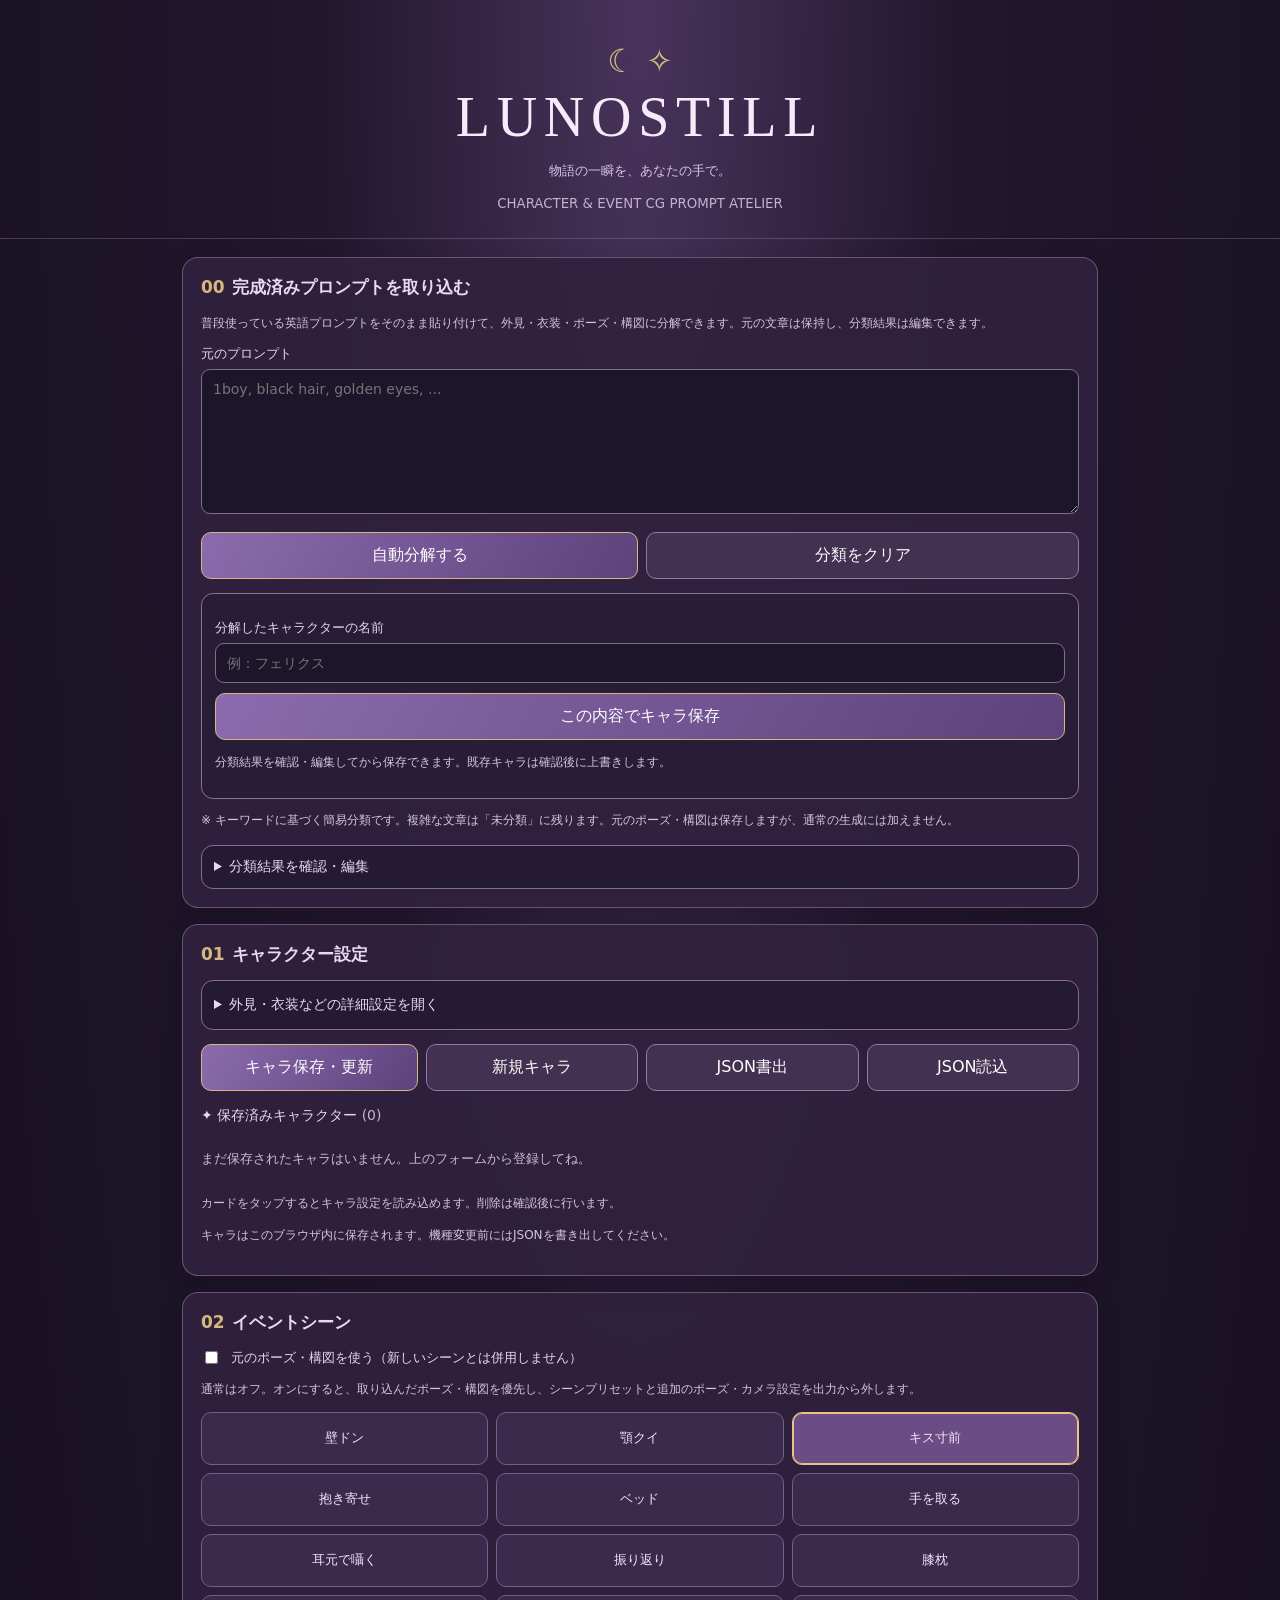
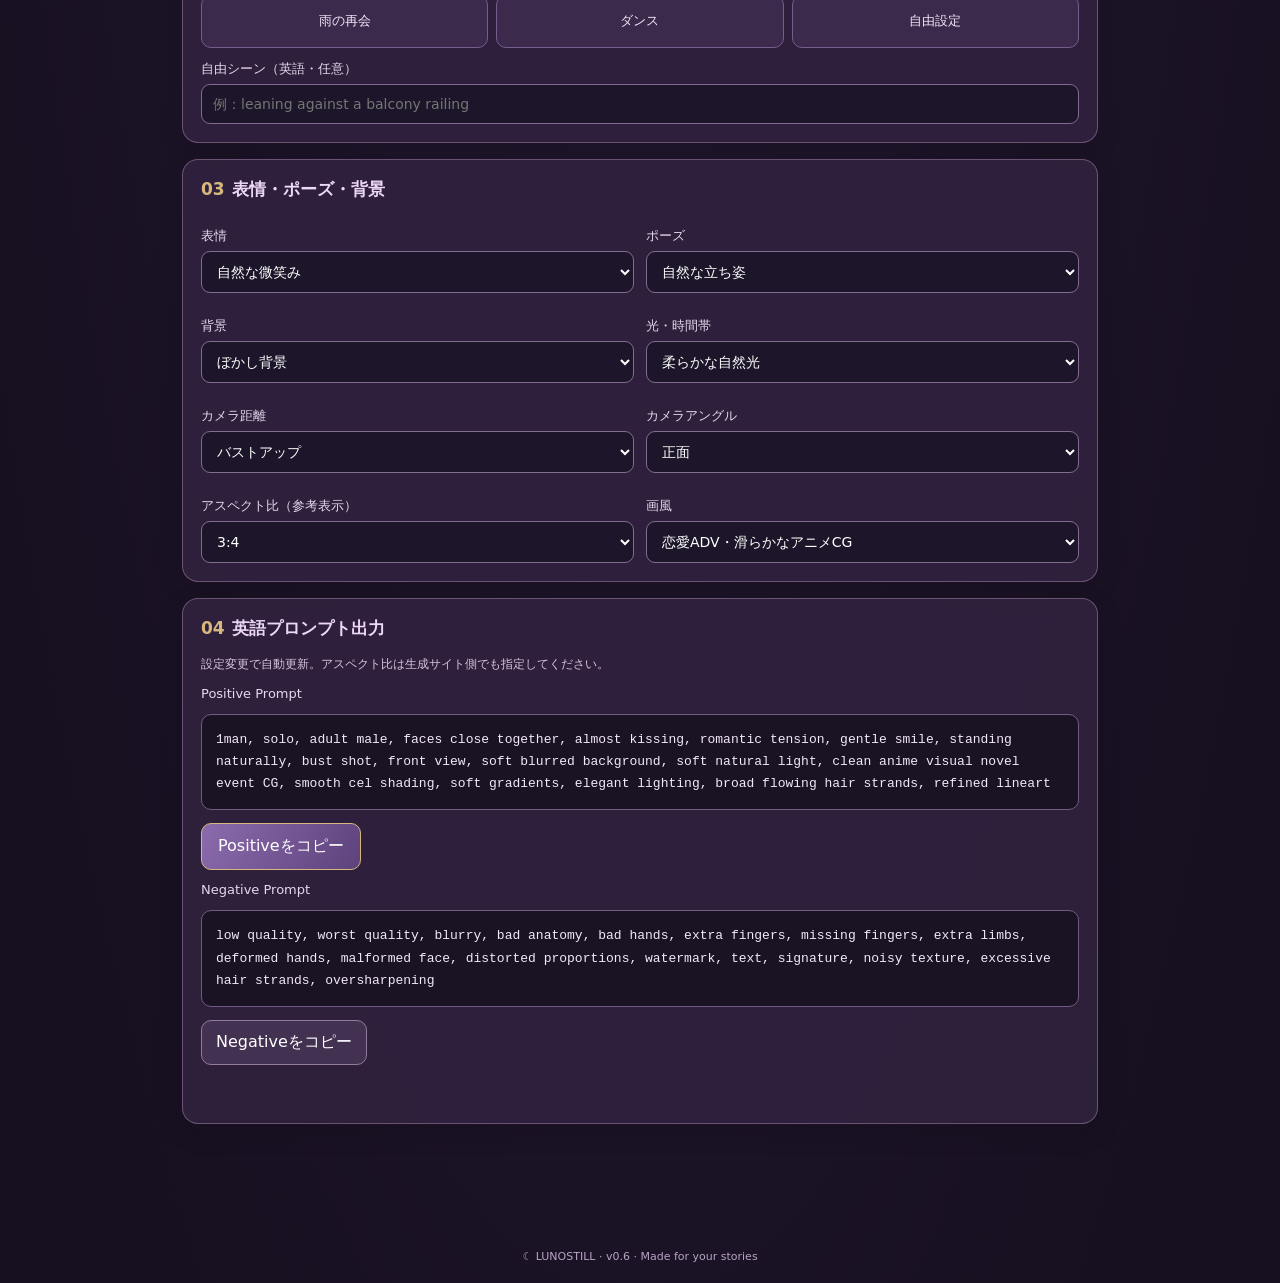
==== commit 9ca0e88b: "fix: deduplicate subject tags in output and collapse character editor" ====
--- a/index.html
+++ b/index.html
@@ -1,15 +1,15 @@
 <!doctype html>
 <html lang="ja"><head><meta charset="utf-8"><meta name="viewport" content="width=device-width,initial-scale=1"><meta name="theme-color" content="#21172e"><meta name="apple-mobile-web-app-capable" content="yes"><meta name="apple-mobile-web-app-status-bar-style" content="default"><meta name="apple-mobile-web-app-title" content="LUNOSTILL"><link rel="apple-touch-icon" sizes="180x180" href="./apple-touch-icon.png"><title>LUNOSTILL | Character & Event CG Atelier</title>
 <style>
-:root{font-family:system-ui,-apple-system,"Noto Sans JP",sans-serif;color:#f7eefb;background:#171020}*{box-sizing:border-box}body{margin:0;background:radial-gradient(ellipse at top,#49345c 0,#21172e 35%,#171020 90%);min-height:100vh}header{text-align:center;padding:42px 15px 26px;border-bottom:1px solid #9b7ca35c}header .moon{color:#d9bd83;font-size:32px}h1{font:normal clamp(34px,9vw,56px) Georgia,serif;letter-spacing:.12em;margin:5px 0;color:#f7eafa}header p{color:#d8c3e8;font-size:13px}small,.muted{color:#c3b1ce}main{max-width:940px;margin:auto;padding:18px 12px 90px}.panel{border:1px solid #ad8db377;background:#30223eeb;border-radius:16px;padding:18px;margin:0 0 16px;box-shadow:0 8px 24px #10091730}h2{font-size:17px;color:#ecd7f7;margin:0 0 14px;font-weight:600}h2 span{color:#d6b87f;margin-right:7px}label{display:block;font-size:13px;color:#e5d7ed;margin:12px 0 6px}input,textarea,select{width:100%;background:#1d1529;color:#fff;border:1px solid #826d91;border-radius:9px;padding:11px;font:inherit;font-size:14px;min-width:0}textarea{min-height:88px;resize:vertical}#parsedOther{min-height:68px;max-height:145px}#parsedDetails textarea{min-height:70px}.import-area{min-height:145px}.import-details{margin-top:14px;border:1px solid #866b98;border-radius:12px;padding:12px;background:#251a34}.import-details summary{cursor:pointer;color:#ead8f3;font-size:14px}.quick-save{margin-top:14px;padding:13px;border:1px solid #8c719c;border-radius:12px;background:#281d36}.quick-save button{width:100%;margin-top:10px}.import-note{font-size:12px;color:#d7c4e1;line-height:1.65}select{appearance:auto}.cols{display:grid;grid-template-columns:1fr 1fr;gap:12px}.choices{display:grid;grid-template-columns:repeat(3,minmax(0,1fr));gap:8px}.choice{background:#3b2a4b;border:1px solid #775d8b;border-radius:10px;color:#f3e6fa;padding:13px 5px;min-height:53px;font-size:13px;cursor:pointer}.choice.active{border-color:#e7c38c;background:#6b4c84;box-shadow:inset 0 0 0 1px #e7c38c}button{font:inherit;cursor:pointer}button.primary{background:linear-gradient(120deg,#8b6bad,#5d427b);border:1px solid #d6b87f;color:white;border-radius:10px;padding:12px 16px}button.danger{background:#422637;border:1px solid #a8778e;color:#ffe5ee;border-radius:10px;padding:10px 14px}button.secondary{background:#423150;border:1px solid #927b9d;color:white;border-radius:10px;padding:11px 14px}.actions{display:flex;gap:8px;flex-wrap:wrap;margin-top:14px}.actions>*{flex:1}pre{white-space:pre-wrap;overflow-wrap:anywhere;font-size:13px;line-height:1.7;color:#f4e8fb;background:#1a1323;border:1px solid #725b81;border-radius:10px;padding:14px;min-height:85px}footer{text-align:center;font-size:11px;color:#b9a4c6;padding:20px}.note{font-size:12px;color:#d6c3df;line-height:1.7}.library{display:grid;grid-template-columns:repeat(2,minmax(0,1fr));gap:9px;margin-top:12px}.saved-card{display:flex;align-items:center;justify-content:space-between;gap:6px;min-width:0;border:1px solid #826d91;background:#251b32;border-radius:11px;padding:7px}.saved-card.active{border-color:#e7c38c}.saved-name{background:transparent;border:0;color:#f6eafb;text-align:left;flex:1;min-width:0;padding:9px 5px;overflow-wrap:anywhere}.saved-delete{background:transparent;border:0;color:#cbb6d5;padding:7px;font-size:12px}.library-empty{color:#cdbbd6;font-size:13px;grid-column:1/-1}.library-heading{margin-top:16px;color:#e8d5f3;font-size:14px}#status{min-height:20px;color:#e7c38c;font-size:12px;margin-top:8px}@media(max-width:520px){.cols{grid-template-columns:1fr}.panel{padding:14px}.choices{grid-template-columns:repeat(2,minmax(0,1fr))}header{padding-top:30px}.actions>*{min-width:130px}.library{grid-template-columns:1fr 1fr}}
+:root{font-family:system-ui,-apple-system,"Noto Sans JP",sans-serif;color:#f7eefb;background:#171020}*{box-sizing:border-box}body{margin:0;background:radial-gradient(ellipse at top,#49345c 0,#21172e 35%,#171020 90%);min-height:100vh}header{text-align:center;padding:42px 15px 26px;border-bottom:1px solid #9b7ca35c}header .moon{color:#d9bd83;font-size:32px}h1{font:normal clamp(34px,9vw,56px) Georgia,serif;letter-spacing:.12em;margin:5px 0;color:#f7eafa}header p{color:#d8c3e8;font-size:13px}small,.muted{color:#c3b1ce}main{max-width:940px;margin:auto;padding:18px 12px 90px}.panel{border:1px solid #ad8db377;background:#30223eeb;border-radius:16px;padding:18px;margin:0 0 16px;box-shadow:0 8px 24px #10091730}h2{font-size:17px;color:#ecd7f7;margin:0 0 14px;font-weight:600}h2 span{color:#d6b87f;margin-right:7px}label{display:block;font-size:13px;color:#e5d7ed;margin:12px 0 6px}input,textarea,select{width:100%;background:#1d1529;color:#fff;border:1px solid #826d91;border-radius:9px;padding:11px;font:inherit;font-size:14px;min-width:0}textarea{min-height:88px;resize:vertical}#parsedOther{min-height:68px;max-height:145px}#parsedDetails textarea{min-height:70px}.import-area{min-height:145px}.import-details{margin-top:14px;border:1px solid #866b98;border-radius:12px;padding:12px;background:#251a34}.import-details summary{cursor:pointer;color:#ead8f3;font-size:14px}.character-editor{margin:0 0 14px;border:1px solid #866b98;border-radius:12px;padding:12px;background:#251a34}.character-editor summary{cursor:pointer;color:#ead8f3;font-size:14px;padding:3px 0}.character-editor[open] summary{margin-bottom:10px}.quick-save{margin-top:14px;padding:13px;border:1px solid #8c719c;border-radius:12px;background:#281d36}.quick-save button{width:100%;margin-top:10px}.import-note{font-size:12px;color:#d7c4e1;line-height:1.65}select{appearance:auto}.cols{display:grid;grid-template-columns:1fr 1fr;gap:12px}.choices{display:grid;grid-template-columns:repeat(3,minmax(0,1fr));gap:8px}.choice{background:#3b2a4b;border:1px solid #775d8b;border-radius:10px;color:#f3e6fa;padding:13px 5px;min-height:53px;font-size:13px;cursor:pointer}.choice.active{border-color:#e7c38c;background:#6b4c84;box-shadow:inset 0 0 0 1px #e7c38c}button{font:inherit;cursor:pointer}button.primary{background:linear-gradient(120deg,#8b6bad,#5d427b);border:1px solid #d6b87f;color:white;border-radius:10px;padding:12px 16px}button.danger{background:#422637;border:1px solid #a8778e;color:#ffe5ee;border-radius:10px;padding:10px 14px}button.secondary{background:#423150;border:1px solid #927b9d;color:white;border-radius:10px;padding:11px 14px}.actions{display:flex;gap:8px;flex-wrap:wrap;margin-top:14px}.actions>*{flex:1}pre{white-space:pre-wrap;overflow-wrap:anywhere;font-size:13px;line-height:1.7;color:#f4e8fb;background:#1a1323;border:1px solid #725b81;border-radius:10px;padding:14px;min-height:85px}footer{text-align:center;font-size:11px;color:#b9a4c6;padding:20px}.note{font-size:12px;color:#d6c3df;line-height:1.7}.library{display:grid;grid-template-columns:repeat(2,minmax(0,1fr));gap:9px;margin-top:12px}.saved-card{display:flex;align-items:center;justify-content:space-between;gap:6px;min-width:0;border:1px solid #826d91;background:#251b32;border-radius:11px;padding:7px}.saved-card.active{border-color:#e7c38c}.saved-name{background:transparent;border:0;color:#f6eafb;text-align:left;flex:1;min-width:0;padding:9px 5px;overflow-wrap:anywhere}.saved-delete{background:transparent;border:0;color:#cbb6d5;padding:7px;font-size:12px}.library-empty{color:#cdbbd6;font-size:13px;grid-column:1/-1}.library-heading{margin-top:16px;color:#e8d5f3;font-size:14px}#status{min-height:20px;color:#e7c38c;font-size:12px;margin-top:8px}@media(max-width:520px){.cols{grid-template-columns:1fr}.panel{padding:14px}.choices{grid-template-columns:repeat(2,minmax(0,1fr))}header{padding-top:30px}.actions>*{min-width:130px}.library{grid-template-columns:1fr 1fr}}
 </style></head><body>
 <header><div class="moon">☾ ✧</div><h1>LUNOSTILL</h1><p>物語の一瞬を、あなたの手で。</p><small>CHARACTER & EVENT CG PROMPT ATELIER</small></header>
 <main>
-<section class="panel"><h2><span>00</span>完成済みプロンプトを取り込む</h2><p class="note">普段使っている英語プロンプトをそのまま貼り付けて、外見・衣装・ポーズ・構図に分解できます。元の文章は保持し、分類結果は編集できます。</p><label for="rawPrompt">元のプロンプト</label><textarea id="rawPrompt" class="import-area" placeholder="1boy, black hair, golden eyes, ..."></textarea><div class="actions"><button class="primary" id="parsePrompt">自動分解する</button><button class="secondary" id="resetImport">分類をクリア</button></div><div class="quick-save"><label for="quickName">分解したキャラクターの名前</label><input id="quickName" placeholder="例：フェリクス" autocomplete="off"><button class="primary" id="quickSave" type="button">この内容でキャラ保存</button><p class="note">分類結果を確認・編集してから保存できます。既存キャラは確認後に上書きします。</p></div><p class="import-note">※ キーワードに基づく簡易分類です。複雑な文章は「未分類」に残ります。元のポーズ・構図は保存しますが、通常の生成には加えません。</p><details class="import-details" id="parsedDetails"><summary>分類結果を確認・編集</summary><label for="parsedAppearance">外見・人物・アクセサリー</label><textarea id="parsedAppearance"></textarea><label for="parsedOutfit">衣装</label><textarea id="parsedOutfit"></textarea><label for="parsedPose">元のポーズ・動作・視線（保存用）</label><textarea id="parsedPose"></textarea><label for="parsedCamera">元の構図・アングル（保存用）</label><textarea id="parsedCamera"></textarea><label for="parsedOther">未分類・その他（内容確認用）</label><textarea id="parsedOther"></textarea></details></section><section class="panel"><h2><span>01</span>キャラクター設定</h2><div class="cols"><div><label for="name">キャラクター名</label><input id="name" placeholder="例：フェリクス"></div><div><label for="subject">人物・人数</label><select id="subject"><option value="1man, solo, adult male">成人男性・1人</option><option value="1woman, solo, adult woman">成人女性・1人</option><option value="1man, 1woman, adult couple">成人男女・2人</option><option value="2men, adult male couple">成人男性・2人</option><option value="2women, adult female couple">成人女性・2人</option></select></div></div><label for="appearance">外見プロンプト（英語）</label><textarea id="appearance" placeholder="silver hair, violet eyes, tall, handsome adult man..."></textarea><label for="outfit">衣装（英語）</label><textarea id="outfit" placeholder="black shirt, elegant jacket..."></textarea><label for="base">既存のプロンプト・LoRA（そのまま保持）</label><textarea id="base" placeholder="LoRA tags, quality tags..."></textarea><p class="note">上の自動分解を使うと外見と衣装に反映されます。ポーズ・構図はシーン設定と別に管理されます。</p><div class="actions"><button class="primary" id="save">キャラ保存・更新</button><button class="secondary" id="newCharacter">新規キャラ</button><button class="secondary" id="backup">JSON書出</button><button class="secondary" id="restore">JSON読込</button><input id="restoreFile" type="file" accept=".json,application/json" hidden></div><div class="library-heading">✦ 保存済みキャラクター <span id="savedCount" class="muted"></span></div><div id="savedCharacters" class="library" aria-label="保存済みキャラクター"></div><p class="note">カードをタップするとキャラ設定を読み込めます。削除は確認後に行います。</p><p class="note">キャラはこのブラウザ内に保存されます。機種変更前にはJSONを書き出してください。</p></section>
+<section class="panel"><h2><span>00</span>完成済みプロンプトを取り込む</h2><p class="note">普段使っている英語プロンプトをそのまま貼り付けて、外見・衣装・ポーズ・構図に分解できます。元の文章は保持し、分類結果は編集できます。</p><label for="rawPrompt">元のプロンプト</label><textarea id="rawPrompt" class="import-area" placeholder="1boy, black hair, golden eyes, ..."></textarea><div class="actions"><button class="primary" id="parsePrompt">自動分解する</button><button class="secondary" id="resetImport">分類をクリア</button></div><div class="quick-save"><label for="quickName">分解したキャラクターの名前</label><input id="quickName" placeholder="例：フェリクス" autocomplete="off"><button class="primary" id="quickSave" type="button">この内容でキャラ保存</button><p class="note">分類結果を確認・編集してから保存できます。既存キャラは確認後に上書きします。</p></div><p class="import-note">※ キーワードに基づく簡易分類です。複雑な文章は「未分類」に残ります。元のポーズ・構図は保存しますが、通常の生成には加えません。</p><details class="import-details" id="parsedDetails"><summary>分類結果を確認・編集</summary><label for="parsedAppearance">外見・人物・アクセサリー</label><textarea id="parsedAppearance"></textarea><label for="parsedOutfit">衣装</label><textarea id="parsedOutfit"></textarea><label for="parsedPose">元のポーズ・動作・視線（保存用）</label><textarea id="parsedPose"></textarea><label for="parsedCamera">元の構図・アングル（保存用）</label><textarea id="parsedCamera"></textarea><label for="parsedOther">未分類・その他（内容確認用）</label><textarea id="parsedOther"></textarea></details></section><section class="panel"><h2><span>01</span>キャラクター設定</h2><details class="character-editor" id="characterEditor"><summary>外見・衣装などの詳細設定を開く</summary><div class="cols"><div><label for="name">キャラクター名</label><input id="name" placeholder="例：フェリクス"></div><div><label for="subject">人物・人数</label><select id="subject"><option value="1man, solo, adult male">成人男性・1人</option><option value="1woman, solo, adult woman">成人女性・1人</option><option value="1man, 1woman, adult couple">成人男女・2人</option><option value="2men, adult male couple">成人男性・2人</option><option value="2women, adult female couple">成人女性・2人</option></select></div></div><label for="appearance">外見プロンプト（英語）</label><textarea id="appearance" placeholder="silver hair, violet eyes, tall, handsome adult man..."></textarea><label for="outfit">衣装（英語）</label><textarea id="outfit" placeholder="black shirt, elegant jacket..."></textarea><label for="base">既存のプロンプト・LoRA（そのまま保持）</label><textarea id="base" placeholder="LoRA tags, quality tags..."></textarea><p class="note">上の自動分解を使うと外見と衣装に反映されます。ポーズ・構図はシーン設定と別に管理されます。</p></details><div class="actions"><button class="primary" id="save">キャラ保存・更新</button><button class="secondary" id="newCharacter">新規キャラ</button><button class="secondary" id="backup">JSON書出</button><button class="secondary" id="restore">JSON読込</button><input id="restoreFile" type="file" accept=".json,application/json" hidden></div><div class="library-heading">✦ 保存済みキャラクター <span id="savedCount" class="muted"></span></div><div id="savedCharacters" class="library" aria-label="保存済みキャラクター"></div><p class="note">カードをタップするとキャラ設定を読み込めます。削除は確認後に行います。</p><p class="note">キャラはこのブラウザ内に保存されます。機種変更前にはJSONを書き出してください。</p></section>
 <section class="panel"><h2><span>02</span>イベントシーン</h2><label style="display:flex;align-items:center;gap:10px"><input id="includeOriginalScene" type="checkbox" style="width:auto;accent-color:#d6b87f">元のポーズ・構図を使う（新しいシーンとは併用しません）</label><p class="note">通常はオフ。オンにすると、取り込んだポーズ・構図を優先し、シーンプリセットと追加のポーズ・カメラ設定を出力から外します。</p><div class="choices" id="scenes"></div><label for="customScene">自由シーン（英語・任意）</label><input id="customScene" placeholder="例：leaning against a balcony railing"></section>
 <section class="panel"><h2><span>03</span>表情・ポーズ・背景</h2><div class="cols"><div><label for="expression">表情</label><select id="expression"></select></div><div><label for="pose">ポーズ</label><select id="pose"></select></div><div><label for="background">背景</label><select id="background"></select></div><div><label for="light">光・時間帯</label><select id="light"></select></div><div><label for="camera">カメラ距離</label><select id="camera"></select></div><div><label for="angle">カメラアングル</label><select id="angle"></select></div><div><label for="ratio">アスペクト比（参考表示）</label><select id="ratio"><option>3:4</option><option>1:1</option><option>4:3</option><option>16:9</option><option>9:16</option></select></div><div><label for="style">画風</label><select id="style"><option value="clean anime visual novel event CG, smooth cel shading, soft gradients, elegant lighting, broad flowing hair strands, refined lineart">恋愛ADV・滑らかなアニメCG</option><option value="anime character design, full body, clean lineart, simple background">立ち絵</option><option value="cinematic anime illustration, atmospheric lighting, soft background blur">映画的なアニメCG</option></select></div></div></section>
 <section class="panel"><h2><span>04</span>英語プロンプト出力</h2><p class="note">設定変更で自動更新。アスペクト比は生成サイト側でも指定してください。</p><label>Positive Prompt</label><pre id="positive"></pre><button class="primary" id="copyPositive">Positiveをコピー</button><label>Negative Prompt</label><pre id="negative"></pre><button class="secondary" id="copyNegative">Negativeをコピー</button><p id="status" role="status"></p></section>
-</main><footer>☾ LUNOSTILL · v0.5 · Made for your stories</footer>
+</main><footer>☾ LUNOSTILL · v0.6 · Made for your stories</footer>
 <script>
 const $=id=>document.getElementById(id);
 const scenes=[["壁ドン","kabedon, leaning close against a wall"],["顎クイ","gently lifting the chin, intimate eye contact"],["キス寸前","faces close together, almost kissing, romantic tension"],["抱き寄せ","pulling someone into a gentle embrace"],["ベッド","sitting on a bed, intimate quiet atmosphere"],["手を取る","gently taking a hand"],["耳元で囁く","whispering close to the ear"],["振り返り","looking back over the shoulder"],["膝枕","resting head on someone's lap"],["雨の再会","emotional reunion in the rain"],["ダンス","romantic slow dance"],["自由設定",""]];
@@ -38,7 +38,8 @@
 $('resetImport').onclick=()=>{parsedFields.forEach(k=>$(k).value='');$('parsedDetails').open=false;update();status('分類結果をクリアしました（キャラ設定は維持）')};
 ['parsedAppearance','parsedOutfit'].forEach(k=>$(k).addEventListener('input',applyParsed));
 ['parsedPose','parsedCamera','parsedOther'].forEach(k=>$(k).addEventListener('input',update));
-function update(){const parts=[$('subject').value,$('appearance').value,$('outfit').value,$('base').value,...($('includeOriginalScene').checked?[$('parsedPose').value,$('parsedCamera').value]:[scenes[selected][1],$('customScene').value,$('expression').value,$('pose').value,$('camera').value,$('angle').value]),$('background').value,$('light').value,$('style').value].map(clean).filter(Boolean);$('positive').textContent=parts.join(', ');$('negative').textContent='low quality, worst quality, blurry, bad anatomy, bad hands, extra fingers, missing fingers, extra limbs, deformed hands, malformed face, distorted proportions, watermark, text, signature, noisy texture, excessive hair strands, oversharpening'}
+function normalizeAppearance(s){return (s||'').split(',').map(x=>x.trim()).filter(x=>x&&!/^(?:\\d+\\s*(?:boy|boys|girl|girls|man|men|woman|women)|male|female|solo|adult male|adult female|adult couple)$/i.test(x)).join(', ')}
+function update(){const parts=[$('subject').value,normalizeAppearance($('appearance').value),$('outfit').value,$('base').value,...($('includeOriginalScene').checked?[$('parsedPose').value,$('parsedCamera').value]:[scenes[selected][1],$('customScene').value,$('expression').value,$('pose').value,$('camera').value,$('angle').value]),$('background').value,$('light').value,$('style').value].map(clean).filter(Boolean);$('positive').textContent=parts.join(', ');$('negative').textContent='low quality, worst quality, blurry, bad anatomy, bad hands, extra fingers, missing fingers, extra limbs, deformed hands, malformed face, distorted proportions, watermark, text, signature, noisy texture, excessive hair strands, oversharpening'}
 document.querySelectorAll('input,textarea,select').forEach(el=>{el.addEventListener('input',update);el.addEventListener('change',update)});renderScenes();update();
 function status(t){$('status').textContent=t}
 async function copy(id){try{await navigator.clipboard.writeText($(id).textContent);status('コピーしました')}catch(e){status('コピーできませんでした。テキストを長押ししてコピーしてください')}}
@@ -47,7 +48,7 @@
 function current(){return Object.fromEntries(charFields.map(k=>[k,$(k).value]))}
 function all(){try{const v=JSON.parse(localStorage.getItem('lunostill.characters')||'{}');return v&&typeof v==='object'&&!Array.isArray(v)?v:{}}catch{return {}}}
 function renderLibrary(){const a=all(),names=Object.keys(a).sort((x,y)=>x.localeCompare(y,'ja'));$('savedCount').textContent='('+names.length+')';const root=$('savedCharacters');root.replaceChildren();if(!names.length){const p=document.createElement('p');p.className='library-empty';p.textContent='まだ保存されたキャラはいません。上のフォームから登録してね。';root.append(p);return}
-names.forEach(n=>{const card=document.createElement('div');card.className='saved-card'+(n===activeCharacter?' active':'');const load=document.createElement('button');load.className='saved-name';load.type='button';load.textContent='✦ '+n;load.title=n+'を読み込む';load.onclick=()=>{const data=all()[n];if(!data)return;charFields.forEach(k=>{if(typeof data[k]==='string')$(k).value=data[k];else if(k!=='subject')$(k).value=''});activeCharacter=n;$('quickName').value=n;update();renderLibrary();status('読み込みました：'+n)};const del=document.createElement('button');del.className='saved-delete';del.type='button';del.textContent='削除';del.setAttribute('aria-label',n+'を削除');del.onclick=()=>{if(!confirm('「'+n+'」を削除しますか？ この操作は取り消せません。'))return;const a=all();delete a[n];try{localStorage.setItem('lunostill.characters',JSON.stringify(a));if(activeCharacter===n)activeCharacter='';renderLibrary();status('削除しました：'+n)}catch{status('削除に失敗しました')}};card.append(load,del);root.append(card)})}
+names.forEach(n=>{const card=document.createElement('div');card.className='saved-card'+(n===activeCharacter?' active':'');const load=document.createElement('button');load.className='saved-name';load.type='button';load.textContent='✦ '+n;load.title=n+'を読み込む';load.onclick=()=>{const data=all()[n];if(!data)return;charFields.forEach(k=>{if(typeof data[k]==='string')$(k).value=data[k];else if(k!=='subject')$(k).value=''});activeCharacter=n;$('quickName').value=n;$('characterEditor').open=false;update();renderLibrary();status('読み込みました：'+n)};const del=document.createElement('button');del.className='saved-delete';del.type='button';del.textContent='削除';del.setAttribute('aria-label',n+'を削除');del.onclick=()=>{if(!confirm('「'+n+'」を削除しますか？ この操作は取り消せません。'))return;const a=all();delete a[n];try{localStorage.setItem('lunostill.characters',JSON.stringify(a));if(activeCharacter===n)activeCharacter='';renderLibrary();status('削除しました：'+n)}catch{status('削除に失敗しました')}};card.append(load,del);root.append(card)})}
 $('save').onclick=()=>{const n=$('name').value.trim();if(!n){status('キャラクター名を入力してください');return}try{const a=all();if(a[n]&&activeCharacter!==n&&!confirm('「'+n+'」は既に保存されています。上書きしますか？'))return;a[n]=current();a[n].name=n;localStorage.setItem('lunostill.characters',JSON.stringify(a));activeCharacter=n;$('quickName').value=n;renderLibrary();status('保存しました：'+n)}catch{status('保存できませんでした')}};
 $('quickSave').onclick=()=>{const n=$('quickName').value.trim();if(!n){status('保存するキャラクター名を入力してください');$('quickName').focus();return}if(!$('rawPrompt').value.trim()){status('まず元のプロンプトを貼り付けて自動分解してください');return}if(!$('parsedAppearance').value.trim()&&!$('parsedOutfit').value.trim()&&!$('parsedPose').value.trim()&&!$('parsedCamera').value.trim()&&!$('parsedOther').value.trim()){status('先に「自動分解する」を押してください');return}$('name').value=n;$('save').click()};
 $('newCharacter').onclick=()=>{charFields.forEach(k=>{if(k==='subject')$(k).selectedIndex=0;else $(k).value=''});$('quickName').value='';$('parsedDetails').open=false;activeCharacter='';renderLibrary();update();status('新しいキャラクターを入力できます')};
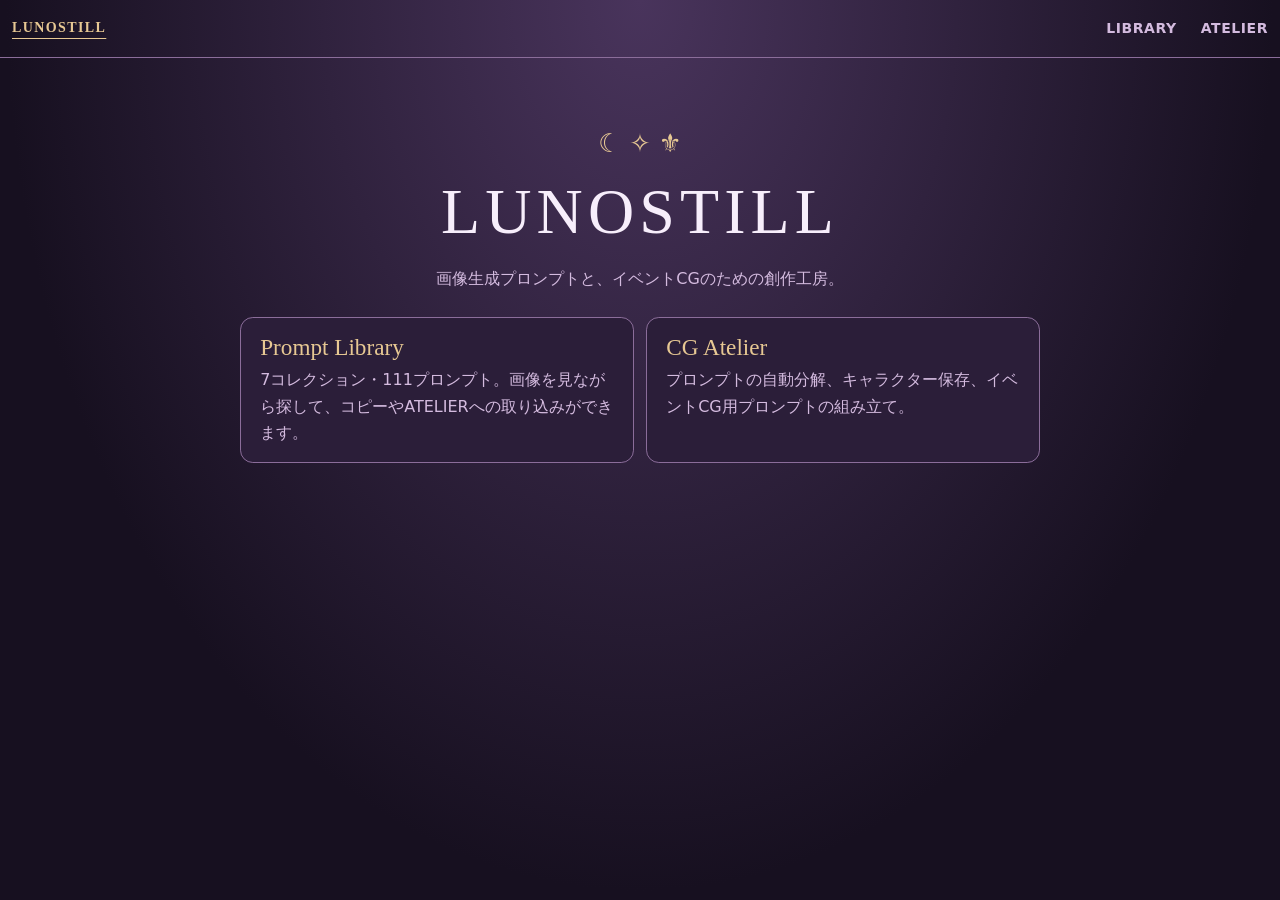
==== commit c72bbf71: "Integrate Prompt Library and CG Atelier into LUNOSTILL" ====
--- a/index.html
+++ b/index.html
@@ -1,58 +1,33 @@
 <!doctype html>
-<html lang="ja"><head><meta charset="utf-8"><meta name="viewport" content="width=device-width,initial-scale=1"><meta name="theme-color" content="#21172e"><meta name="apple-mobile-web-app-capable" content="yes"><meta name="apple-mobile-web-app-status-bar-style" content="default"><meta name="apple-mobile-web-app-title" content="LUNOSTILL"><link rel="apple-touch-icon" sizes="180x180" href="./apple-touch-icon.png"><title>LUNOSTILL | Character & Event CG Atelier</title>
-<style>
-:root{font-family:system-ui,-apple-system,"Noto Sans JP",sans-serif;color:#f7eefb;background:#171020}*{box-sizing:border-box}body{margin:0;background:radial-gradient(ellipse at top,#49345c 0,#21172e 35%,#171020 90%);min-height:100vh}header{text-align:center;padding:42px 15px 26px;border-bottom:1px solid #9b7ca35c}header .moon{color:#d9bd83;font-size:32px}h1{font:normal clamp(34px,9vw,56px) Georgia,serif;letter-spacing:.12em;margin:5px 0;color:#f7eafa}header p{color:#d8c3e8;font-size:13px}small,.muted{color:#c3b1ce}main{max-width:940px;margin:auto;padding:18px 12px 90px}.panel{border:1px solid #ad8db377;background:#30223eeb;border-radius:16px;padding:18px;margin:0 0 16px;box-shadow:0 8px 24px #10091730}h2{font-size:17px;color:#ecd7f7;margin:0 0 14px;font-weight:600}h2 span{color:#d6b87f;margin-right:7px}label{display:block;font-size:13px;color:#e5d7ed;margin:12px 0 6px}input,textarea,select{width:100%;background:#1d1529;color:#fff;border:1px solid #826d91;border-radius:9px;padding:11px;font:inherit;font-size:14px;min-width:0}textarea{min-height:88px;resize:vertical}#parsedOther{min-height:68px;max-height:145px}#parsedDetails textarea{min-height:70px}.import-area{min-height:145px}.import-details{margin-top:14px;border:1px solid #866b98;border-radius:12px;padding:12px;background:#251a34}.import-details summary{cursor:pointer;color:#ead8f3;font-size:14px}.character-editor{margin:0 0 14px;border:1px solid #866b98;border-radius:12px;padding:12px;background:#251a34}.character-editor summary{cursor:pointer;color:#ead8f3;font-size:14px;padding:3px 0}.character-editor[open] summary{margin-bottom:10px}.quick-save{margin-top:14px;padding:13px;border:1px solid #8c719c;border-radius:12px;background:#281d36}.quick-save button{width:100%;margin-top:10px}.import-note{font-size:12px;color:#d7c4e1;line-height:1.65}select{appearance:auto}.cols{display:grid;grid-template-columns:1fr 1fr;gap:12px}.choices{display:grid;grid-template-columns:repeat(3,minmax(0,1fr));gap:8px}.choice{background:#3b2a4b;border:1px solid #775d8b;border-radius:10px;color:#f3e6fa;padding:13px 5px;min-height:53px;font-size:13px;cursor:pointer}.choice.active{border-color:#e7c38c;background:#6b4c84;box-shadow:inset 0 0 0 1px #e7c38c}button{font:inherit;cursor:pointer}button.primary{background:linear-gradient(120deg,#8b6bad,#5d427b);border:1px solid #d6b87f;color:white;border-radius:10px;padding:12px 16px}button.danger{background:#422637;border:1px solid #a8778e;color:#ffe5ee;border-radius:10px;padding:10px 14px}button.secondary{background:#423150;border:1px solid #927b9d;color:white;border-radius:10px;padding:11px 14px}.actions{display:flex;gap:8px;flex-wrap:wrap;margin-top:14px}.actions>*{flex:1}pre{white-space:pre-wrap;overflow-wrap:anywhere;font-size:13px;line-height:1.7;color:#f4e8fb;background:#1a1323;border:1px solid #725b81;border-radius:10px;padding:14px;min-height:85px}footer{text-align:center;font-size:11px;color:#b9a4c6;padding:20px}.note{font-size:12px;color:#d6c3df;line-height:1.7}.library{display:grid;grid-template-columns:repeat(2,minmax(0,1fr));gap:9px;margin-top:12px}.saved-card{display:flex;align-items:center;justify-content:space-between;gap:6px;min-width:0;border:1px solid #826d91;background:#251b32;border-radius:11px;padding:7px}.saved-card.active{border-color:#e7c38c}.saved-name{background:transparent;border:0;color:#f6eafb;text-align:left;flex:1;min-width:0;padding:9px 5px;overflow-wrap:anywhere}.saved-delete{background:transparent;border:0;color:#cbb6d5;padding:7px;font-size:12px}.library-empty{color:#cdbbd6;font-size:13px;grid-column:1/-1}.library-heading{margin-top:16px;color:#e8d5f3;font-size:14px}#status{min-height:20px;color:#e7c38c;font-size:12px;margin-top:8px}@media(max-width:520px){.cols{grid-template-columns:1fr}.panel{padding:14px}.choices{grid-template-columns:repeat(2,minmax(0,1fr))}header{padding-top:30px}.actions>*{min-width:130px}.library{grid-template-columns:1fr 1fr}}
-</style></head><body>
-<header><div class="moon">☾ ✧</div><h1>LUNOSTILL</h1><p>物語の一瞬を、あなたの手で。</p><small>CHARACTER & EVENT CG PROMPT ATELIER</small></header>
-<main>
-<section class="panel"><h2><span>00</span>完成済みプロンプトを取り込む</h2><p class="note">普段使っている英語プロンプトをそのまま貼り付けて、外見・衣装・ポーズ・構図に分解できます。元の文章は保持し、分類結果は編集できます。</p><label for="rawPrompt">元のプロンプト</label><textarea id="rawPrompt" class="import-area" placeholder="1boy, black hair, golden eyes, ..."></textarea><div class="actions"><button class="primary" id="parsePrompt">自動分解する</button><button class="secondary" id="resetImport">分類をクリア</button></div><div class="quick-save"><label for="quickName">分解したキャラクターの名前</label><input id="quickName" placeholder="例：フェリクス" autocomplete="off"><button class="primary" id="quickSave" type="button">この内容でキャラ保存</button><p class="note">分類結果を確認・編集してから保存できます。既存キャラは確認後に上書きします。</p></div><p class="import-note">※ キーワードに基づく簡易分類です。複雑な文章は「未分類」に残ります。元のポーズ・構図は保存しますが、通常の生成には加えません。</p><details class="import-details" id="parsedDetails"><summary>分類結果を確認・編集</summary><label for="parsedAppearance">外見・人物・アクセサリー</label><textarea id="parsedAppearance"></textarea><label for="parsedOutfit">衣装</label><textarea id="parsedOutfit"></textarea><label for="parsedPose">元のポーズ・動作・視線（保存用）</label><textarea id="parsedPose"></textarea><label for="parsedCamera">元の構図・アングル（保存用）</label><textarea id="parsedCamera"></textarea><label for="parsedOther">未分類・その他（内容確認用）</label><textarea id="parsedOther"></textarea></details></section><section class="panel"><h2><span>01</span>キャラクター設定</h2><details class="character-editor" id="characterEditor"><summary>外見・衣装などの詳細設定を開く</summary><div class="cols"><div><label for="name">キャラクター名</label><input id="name" placeholder="例：フェリクス"></div><div><label for="subject">人物・人数</label><select id="subject"><option value="1man, solo, adult male">成人男性・1人</option><option value="1woman, solo, adult woman">成人女性・1人</option><option value="1man, 1woman, adult couple">成人男女・2人</option><option value="2men, adult male couple">成人男性・2人</option><option value="2women, adult female couple">成人女性・2人</option></select></div></div><label for="appearance">外見プロンプト（英語）</label><textarea id="appearance" placeholder="silver hair, violet eyes, tall, handsome adult man..."></textarea><label for="outfit">衣装（英語）</label><textarea id="outfit" placeholder="black shirt, elegant jacket..."></textarea><label for="base">既存のプロンプト・LoRA（そのまま保持）</label><textarea id="base" placeholder="LoRA tags, quality tags..."></textarea><p class="note">上の自動分解を使うと外見と衣装に反映されます。ポーズ・構図はシーン設定と別に管理されます。</p></details><div class="actions"><button class="primary" id="save">キャラ保存・更新</button><button class="secondary" id="newCharacter">新規キャラ</button><button class="secondary" id="backup">JSON書出</button><button class="secondary" id="restore">JSON読込</button><input id="restoreFile" type="file" accept=".json,application/json" hidden></div><div class="library-heading">✦ 保存済みキャラクター <span id="savedCount" class="muted"></span></div><div id="savedCharacters" class="library" aria-label="保存済みキャラクター"></div><p class="note">カードをタップするとキャラ設定を読み込めます。削除は確認後に行います。</p><p class="note">キャラはこのブラウザ内に保存されます。機種変更前にはJSONを書き出してください。</p></section>
-<section class="panel"><h2><span>02</span>イベントシーン</h2><label style="display:flex;align-items:center;gap:10px"><input id="includeOriginalScene" type="checkbox" style="width:auto;accent-color:#d6b87f">元のポーズ・構図を使う（新しいシーンとは併用しません）</label><p class="note">通常はオフ。オンにすると、取り込んだポーズ・構図を優先し、シーンプリセットと追加のポーズ・カメラ設定を出力から外します。</p><div class="choices" id="scenes"></div><label for="customScene">自由シーン（英語・任意）</label><input id="customScene" placeholder="例：leaning against a balcony railing"></section>
-<section class="panel"><h2><span>03</span>表情・ポーズ・背景</h2><div class="cols"><div><label for="expression">表情</label><select id="expression"></select></div><div><label for="pose">ポーズ</label><select id="pose"></select></div><div><label for="background">背景</label><select id="background"></select></div><div><label for="light">光・時間帯</label><select id="light"></select></div><div><label for="camera">カメラ距離</label><select id="camera"></select></div><div><label for="angle">カメラアングル</label><select id="angle"></select></div><div><label for="ratio">アスペクト比（参考表示）</label><select id="ratio"><option>3:4</option><option>1:1</option><option>4:3</option><option>16:9</option><option>9:16</option></select></div><div><label for="style">画風</label><select id="style"><option value="clean anime visual novel event CG, smooth cel shading, soft gradients, elegant lighting, broad flowing hair strands, refined lineart">恋愛ADV・滑らかなアニメCG</option><option value="anime character design, full body, clean lineart, simple background">立ち絵</option><option value="cinematic anime illustration, atmospheric lighting, soft background blur">映画的なアニメCG</option></select></div></div></section>
-<section class="panel"><h2><span>04</span>英語プロンプト出力</h2><p class="note">設定変更で自動更新。アスペクト比は生成サイト側でも指定してください。</p><label>Positive Prompt</label><pre id="positive"></pre><button class="primary" id="copyPositive">Positiveをコピー</button><label>Negative Prompt</label><pre id="negative"></pre><button class="secondary" id="copyNegative">Negativeをコピー</button><p id="status" role="status"></p></section>
-</main><footer>☾ LUNOSTILL · v0.6 · Made for your stories</footer>
-<script>
-const $=id=>document.getElementById(id);
-const scenes=[["壁ドン","kabedon, leaning close against a wall"],["顎クイ","gently lifting the chin, intimate eye contact"],["キス寸前","faces close together, almost kissing, romantic tension"],["抱き寄せ","pulling someone into a gentle embrace"],["ベッド","sitting on a bed, intimate quiet atmosphere"],["手を取る","gently taking a hand"],["耳元で囁く","whispering close to the ear"],["振り返り","looking back over the shoulder"],["膝枕","resting head on someone's lap"],["雨の再会","emotional reunion in the rain"],["ダンス","romantic slow dance"],["自由設定",""]];
-const expressions=[["自然な微笑み","gentle smile"],["無表情","neutral expression"],["照れ","blushing"],["挑発","teasing smirk"],["真剣","serious expression"],["切なさ","wistful expression"],["喜び","joyful smile"],["悲しみ","sad expression"],["怒り","angry expression"],["驚き","surprised expression"],["困惑","confused expression"],["不安","anxious expression"],["安心","relieved expression"],["眠気","sleepy eyes"],["眠り","sleeping peacefully"],["微笑","subtle smile"],["満面の笑み","bright smile"],["苦笑","wry smile"],["含み笑い","knowing smile"],["照れ笑い","shy smile"],["泣き笑い","smiling through tears"],["涙目","teary eyes"],["泣く","crying"],["号泣","sobbing"],["寂しげ","lonely gaze"],["憂い","melancholic expression"],["決意","determined expression"],["冷淡","cold gaze"],["睨む","intense glare"],["見下ろす","half-lidded commanding gaze"],["甘い視線","affectionate gaze"],["熱い視線","passionate gaze"],["目を逸らす","averting eyes"],["目を閉じる","eyes closed"],["ウインク","winking"],["悪戯っぽい","mischievous grin"],["嫉妬","jealous expression"],["独占欲","possessive gaze"],["恍惚","dreamy expression"]];
-const poses=[["自然な立ち姿","standing naturally"],["座る","sitting"],["歩く","walking"],["振り向く","turning around"],["見上げる","looking up"],["見下ろす","looking down"],["腕を組む","arms crossed"],["片手を伸ばす","reaching out one hand"],["手を差し出す","offering a hand"],["頬に触れる","touching a cheek"],["髪に触れる","touching hair"],["手袋を外す","removing a glove"],["ネクタイを緩める","loosening a tie"],["壁に手をつく","hand against a wall"],["腰に手を添える","hand at the waist"],["抱きしめる","embracing"],["顔を寄せる","leaning closer"],["指を絡める","interlacing fingers"],["手を握る","holding hands"],["頬杖","resting chin on hand"],["横になる","lying down"],["ベッドに座る","sitting on a bed"],["ソファに座る","sitting on a sofa"],["窓辺に立つ","standing by a window"],["本を読む","reading a book"],["カップを持つ","holding a cup"],["花を差し出す","offering flowers"],["背中を向ける","back facing viewer"],["片膝をつく","kneeling on one knee"],["ダンスする","dancing"],["自由指定",""]];
-const backgrounds=[["ぼかし背景","soft blurred background"],["寝室","cozy bedroom"],["夜の寝室","bedroom at night"],["リビング","modern living room"],["ソファ","elegant lounge"],["カフェ","quiet cafe"],["図書館","library"],["学校の廊下","school corridor"],["教室","classroom"],["屋上","rooftop"],["都会の夜景","city skyline at night"],["夜の路地","city alley at night"],["公園","park"],["桜並木","cherry blossom path"],["海辺","seaside"],["夕暮れの海","beach at sunset"],["雨の街","rainy city street"],["駅のホーム","train platform"],["ホテル","luxury hotel room"],["バルコニー","balcony"],["西洋の城","fantasy castle"],["王宮の広間","royal ballroom"],["玉座の間","throne room"],["中世の街","medieval town"],["森","enchanted forest"],["庭園","flower garden"],["神殿","ancient temple"],["砂漠の宮殿","arabian palace"],["星空","starry night sky"],["自由背景",""]];
-const lights=[["柔らかな自然光","soft natural light"],["朝日","morning sunlight"],["昼光","daylight"],["夕暮れ","golden hour"],["マジックアワー","purple-blue twilight"],["夜","night atmosphere"],["月明かり","moonlight"],["キャンドル","warm candlelight"],["逆光","soft backlighting"],["窓からの光","window light"],["室内灯","warm indoor lighting"]];
-const cameras=[["バストアップ","bust shot"],["顔アップ","face close-up"],["上半身","upper body shot"],["腰上","waist-up shot"],["膝上","knee-up shot"],["全身","full body shot"],["超接写","extreme close-up"]];
-const angles=[["正面","front view"],["斜め45度","three-quarter view"],["横顔","side profile"],["背面","back view"],["俯瞰","high angle view"],["煽り","low angle view"],["主観視点","point of view"]];
-function fill(id,data){$(id).innerHTML=data.map(([a,b])=>'<option value="'+b.replaceAll('"','&quot;')+'">'+a+'</option>').join('')}
-fill('expression',expressions);fill('pose',poses);fill('background',backgrounds);fill('light',lights);fill('camera',cameras);fill('angle',angles);
-let selected=2;
-function renderScenes(){$('scenes').innerHTML='';scenes.forEach(([name],i)=>{let b=document.createElement('button');b.className='choice'+(selected===i?' active':'');b.textContent=name;b.type='button';b.onclick=()=>{selected=i;renderScenes();update()};$('scenes').append(b)})}
-const clean=s=>(s||'').trim().replace(/^[,\s]+|[,\s]+$/g,'');
-const parsedFields=['rawPrompt','parsedAppearance','parsedOutfit','parsedPose','parsedCamera','parsedOther'];
-const tokenRules=[
-['camera',/\b(three.quarter body|three.quarter view|full.body|upper.body|half.body|waist.up|knee.up|bust shot|close.up|portrait|low angle|high angle|eye.level|from above|from below|side view|front view|back view|dutch angle|wide shot|medium shot|slightly low angle)\b/i],
-['pose',/\b(standing|sitting|kneeling|lying|walking|running|leaning|reaching|holding|adjusting|resting|turning|crossed arms|hand on|hand near|one hand|other hand|body angled|broad shoulders|relaxed stance|looking at|looking away|gazing|facing|tilting|arms |hands |glove at the wrist|beside viewer|sideways|upright|gesture|pose|stance)\b/i],
-['outfit',/\b(uniform|jacket|shirt|coat|dress|trousers|pants|skirt|sash|gloves|boots|shoes|tie|vest|cloak|cape|suit|armor|armour|belt|collar|sleeves|fabric|trim|accents|ceremonial|formal royal|structured shoulders|military|outfit|clothing|embroider|button|epaulette)\b/i],
-['appearance',/\b(\d+boy|\d+girl|\d+man|\d+woman|male|female|hair|bangs|eyes|eye color|ears|skin|face|muscular|slender|tall|short|petite|body type|physique|earrings|piercing|horns|tail|fangs|freckles|scar|beard|eyebrows|eyelashes|lips|nose|animal ears|panther|wolf|cat ears|fox ears)\b/i]
-];
-function classifyPrompt(raw){const bins={appearance:[],outfit:[],pose:[],camera:[],other:[]};raw.split(/[,\n]+/).map(x=>x.trim()).filter(Boolean).forEach(t=>{const match=tokenRules.find(([_,re])=>re.test(t));bins[match?match[0]:'other'].push(t)});return bins}
-function parseImport(){const raw=$('rawPrompt').value;if(!raw.trim()){status('取り込むプロンプトを入力してください');return}const bins=classifyPrompt(raw);$('parsedAppearance').value=bins.appearance.join(', ');$('parsedOutfit').value=bins.outfit.join(', ');$('parsedPose').value=bins.pose.join(', ');$('parsedCamera').value=bins.camera.join(', ');$('parsedOther').value=bins.other.join(', ');$('parsedDetails').open=true;applyParsed();if(!$('quickName').value.trim())$('quickName').value=$('name').value;status('自動分解しました。分類結果を確認・編集して保存してください')}
-function applyParsed(){$('appearance').value=$('parsedAppearance').value;$('outfit').value=$('parsedOutfit').value;update()}
-$('parsePrompt').onclick=parseImport;
-$('resetImport').onclick=()=>{parsedFields.forEach(k=>$(k).value='');$('parsedDetails').open=false;update();status('分類結果をクリアしました（キャラ設定は維持）')};
-['parsedAppearance','parsedOutfit'].forEach(k=>$(k).addEventListener('input',applyParsed));
-['parsedPose','parsedCamera','parsedOther'].forEach(k=>$(k).addEventListener('input',update));
-function normalizeAppearance(s){return (s||'').split(',').map(x=>x.trim()).filter(x=>x&&!/^(?:\\d+\\s*(?:boy|boys|girl|girls|man|men|woman|women)|male|female|solo|adult male|adult female|adult couple)$/i.test(x)).join(', ')}
-function update(){const parts=[$('subject').value,normalizeAppearance($('appearance').value),$('outfit').value,$('base').value,...($('includeOriginalScene').checked?[$('parsedPose').value,$('parsedCamera').value]:[scenes[selected][1],$('customScene').value,$('expression').value,$('pose').value,$('camera').value,$('angle').value]),$('background').value,$('light').value,$('style').value].map(clean).filter(Boolean);$('positive').textContent=parts.join(', ');$('negative').textContent='low quality, worst quality, blurry, bad anatomy, bad hands, extra fingers, missing fingers, extra limbs, deformed hands, malformed face, distorted proportions, watermark, text, signature, noisy texture, excessive hair strands, oversharpening'}
-document.querySelectorAll('input,textarea,select').forEach(el=>{el.addEventListener('input',update);el.addEventListener('change',update)});renderScenes();update();
-function status(t){$('status').textContent=t}
-async function copy(id){try{await navigator.clipboard.writeText($(id).textContent);status('コピーしました')}catch(e){status('コピーできませんでした。テキストを長押ししてコピーしてください')}}
-$('copyPositive').onclick=()=>copy('positive');$('copyNegative').onclick=()=>copy('negative');
-const charFields=['name','subject','appearance','outfit','base',...parsedFields];let activeCharacter='';
-function current(){return Object.fromEntries(charFields.map(k=>[k,$(k).value]))}
-function all(){try{const v=JSON.parse(localStorage.getItem('lunostill.characters')||'{}');return v&&typeof v==='object'&&!Array.isArray(v)?v:{}}catch{return {}}}
-function renderLibrary(){const a=all(),names=Object.keys(a).sort((x,y)=>x.localeCompare(y,'ja'));$('savedCount').textContent='('+names.length+')';const root=$('savedCharacters');root.replaceChildren();if(!names.length){const p=document.createElement('p');p.className='library-empty';p.textContent='まだ保存されたキャラはいません。上のフォームから登録してね。';root.append(p);return}
-names.forEach(n=>{const card=document.createElement('div');card.className='saved-card'+(n===activeCharacter?' active':'');const load=document.createElement('button');load.className='saved-name';load.type='button';load.textContent='✦ '+n;load.title=n+'を読み込む';load.onclick=()=>{const data=all()[n];if(!data)return;charFields.forEach(k=>{if(typeof data[k]==='string')$(k).value=data[k];else if(k!=='subject')$(k).value=''});activeCharacter=n;$('quickName').value=n;$('characterEditor').open=false;update();renderLibrary();status('読み込みました：'+n)};const del=document.createElement('button');del.className='saved-delete';del.type='button';del.textContent='削除';del.setAttribute('aria-label',n+'を削除');del.onclick=()=>{if(!confirm('「'+n+'」を削除しますか？ この操作は取り消せません。'))return;const a=all();delete a[n];try{localStorage.setItem('lunostill.characters',JSON.stringify(a));if(activeCharacter===n)activeCharacter='';renderLibrary();status('削除しました：'+n)}catch{status('削除に失敗しました')}};card.append(load,del);root.append(card)})}
-$('save').onclick=()=>{const n=$('name').value.trim();if(!n){status('キャラクター名を入力してください');return}try{const a=all();if(a[n]&&activeCharacter!==n&&!confirm('「'+n+'」は既に保存されています。上書きしますか？'))return;a[n]=current();a[n].name=n;localStorage.setItem('lunostill.characters',JSON.stringify(a));activeCharacter=n;$('quickName').value=n;renderLibrary();status('保存しました：'+n)}catch{status('保存できませんでした')}};
-$('quickSave').onclick=()=>{const n=$('quickName').value.trim();if(!n){status('保存するキャラクター名を入力してください');$('quickName').focus();return}if(!$('rawPrompt').value.trim()){status('まず元のプロンプトを貼り付けて自動分解してください');return}if(!$('parsedAppearance').value.trim()&&!$('parsedOutfit').value.trim()&&!$('parsedPose').value.trim()&&!$('parsedCamera').value.trim()&&!$('parsedOther').value.trim()){status('先に「自動分解する」を押してください');return}$('name').value=n;$('save').click()};
-$('newCharacter').onclick=()=>{charFields.forEach(k=>{if(k==='subject')$(k).selectedIndex=0;else $(k).value=''});$('quickName').value='';$('parsedDetails').open=false;activeCharacter='';renderLibrary();update();status('新しいキャラクターを入力できます')};
-renderLibrary();
-$('backup').onclick=()=>{const blob=new Blob([JSON.stringify({version:1,characters:all()},null,2)],{type:'application/json'}),url=URL.createObjectURL(blob),a=document.createElement('a');a.href=url;a.download='lunostill-characters.json';a.click();setTimeout(()=>URL.revokeObjectURL(url),1000)};
-$('restore').onclick=()=>$('restoreFile').click();$('restoreFile').onchange=async e=>{try{const data=JSON.parse(await e.target.files[0].text());if(!data.characters||typeof data.characters!=='object'||Array.isArray(data.characters))throw Error();const merged={...all(),...data.characters};localStorage.setItem('lunostill.characters',JSON.stringify(merged));renderLibrary();status('バックアップを復元しました')}catch{status('JSONの形式を確認してください')}e.target.value=''};
-</script></body></html>+<html lang="ja">
+<head>
+  <meta charset="utf-8">
+  <meta name="viewport" content="width=device-width,initial-scale=1,viewport-fit=cover">
+  <meta name="theme-color" content="#171020">
+  <meta name="apple-mobile-web-app-title" content="LUNOSTILL">
+  <meta name="apple-mobile-web-app-capable" content="yes">
+  <title>LUNOSTILL</title>
+  <link rel="apple-touch-icon" href="apple-touch-icon.png">
+  <link rel="stylesheet" href="studio.css">
+</head>
+<body class="studio-home">
+<nav class="studio-nav" aria-label="サイト内ナビゲーション"><a href="index.html" aria-current="page">LUNOSTILL</a><a href="library/">LIBRARY</a><a href="atelier.html">ATELIER</a></nav>
+  <main class="studio-landing">
+    <header>
+      <div class="studio-emblem" aria-hidden="true">☾ ✧ ⚜</div>
+      <h1>LUNOSTILL</h1>
+      <p>画像生成プロンプトと、イベントCGのための創作工房。</p>
+    </header>
+    <div class="studio-tools">
+      <a href="library/">
+        <h2>Prompt Library</h2>
+        <p>7コレクション・111プロンプト。画像を見ながら探して、コピーやATELIERへの取り込みができます。</p>
+      </a>
+      <a href="atelier.html">
+        <h2>CG Atelier</h2>
+        <p>プロンプトの自動分解、キャラクター保存、イベントCG用プロンプトの組み立て。</p>
+      </a>
+    </div>
+  </main>
+</body>
+</html>
--- a/studio.css
+++ b/studio.css
@@ -0,0 +1,110 @@
+:root {
+  color-scheme: dark;
+  --studio-bg: #171020;
+  --studio-panel: #2b1e39;
+  --studio-text: #f7eefb;
+  --studio-muted: #d4bbdf;
+  --studio-gold: #e7c893;
+  --studio-border: #8b6d9a;
+}
+
+.studio-nav {
+  box-sizing: border-box;
+  display: flex;
+  flex-wrap: wrap;
+  align-items: center;
+  column-gap: clamp(0.6rem, 3vw, 1.5rem);
+  max-width: 1280px;
+  margin: auto;
+  padding: 0.4rem max(0.75rem, env(safe-area-inset-right)) 0.4rem max(0.75rem, env(safe-area-inset-left));
+  border-bottom: 1px solid var(--studio-border);
+}
+
+.studio-nav a {
+  display: inline-flex;
+  align-items: center;
+  min-height: 44px;
+  color: var(--studio-muted);
+  font: 600 clamp(0.75rem, 2.8vw, 0.875rem)/1.3 system-ui, sans-serif;
+  letter-spacing: 0.04em;
+  text-decoration: none;
+}
+
+.studio-nav a:first-child {
+  margin-right: auto;
+  color: var(--studio-gold);
+  font-family: Georgia, serif;
+  letter-spacing: 0.1em;
+}
+
+.studio-nav a[aria-current="page"] {
+  color: var(--studio-gold);
+  text-decoration: underline;
+  text-underline-offset: 0.45em;
+}
+
+.studio-nav a:focus-visible, .studio-tools a:focus-visible {
+  outline: 2px solid var(--studio-gold);
+  outline-offset: 4px;
+}
+
+.studio-home {
+  margin: 0;
+  min-height: 100vh;
+  background: radial-gradient(ellipse at top, #49345c, var(--studio-bg) 70%);
+  color: var(--studio-text);
+  font: 1rem/1.65 system-ui, sans-serif;
+}
+
+.studio-landing {
+  width: min(100% - 2rem, 50rem);
+  margin: 0 auto;
+  padding: clamp(1.5rem, 7vw, 4rem) 0 2rem;
+}
+
+.studio-landing header { text-align: center; }
+.studio-emblem { color: var(--studio-gold); font-size: 1.6rem; }
+.studio-landing h1 {
+  margin: 0.15em 0;
+  font: 400 clamp(2rem, 9vw, 4rem)/1.2 Georgia, serif;
+  letter-spacing: 0.08em;
+}
+
+.studio-landing p, .studio-tools p { color: var(--studio-muted); }
+.studio-tools {
+  display: grid;
+  grid-template-columns: repeat(auto-fit, minmax(min(100%, 19rem), 1fr));
+  gap: 0.75rem;
+  margin-top: 1.5rem;
+}
+
+.studio-tools a {
+  display: block;
+  padding: 1rem 1.2rem;
+  border: 1px solid var(--studio-border);
+  border-radius: 0.8rem;
+  background: var(--studio-panel);
+  color: var(--studio-gold);
+  text-decoration: none;
+}
+
+.studio-tools a:hover { border-color: var(--studio-gold); }
+.studio-tools h2 { margin: 0; font: 400 1.45rem Georgia, serif; }
+.studio-tools p { margin: 0.4rem 0 0; }
+
+.atelier header { padding: 1rem 0.75rem; }
+.atelier header h1 {
+  font-size: clamp(1.9rem, 7vw, 2.8rem);
+  letter-spacing: 0.04em;
+}
+
+.atelier .panel > details > summary {
+  cursor: pointer;
+  font-weight: 600;
+  color: var(--studio-text);
+}
+
+.atelier label { font-size: 0.875rem; }
+.atelier input, .atelier textarea, .atelier select { font-size: 1rem; }
+.atelier #libraryHandoffStatus { color: var(--studio-gold); }
+.atelier .actions > input[hidden] { display: none; }
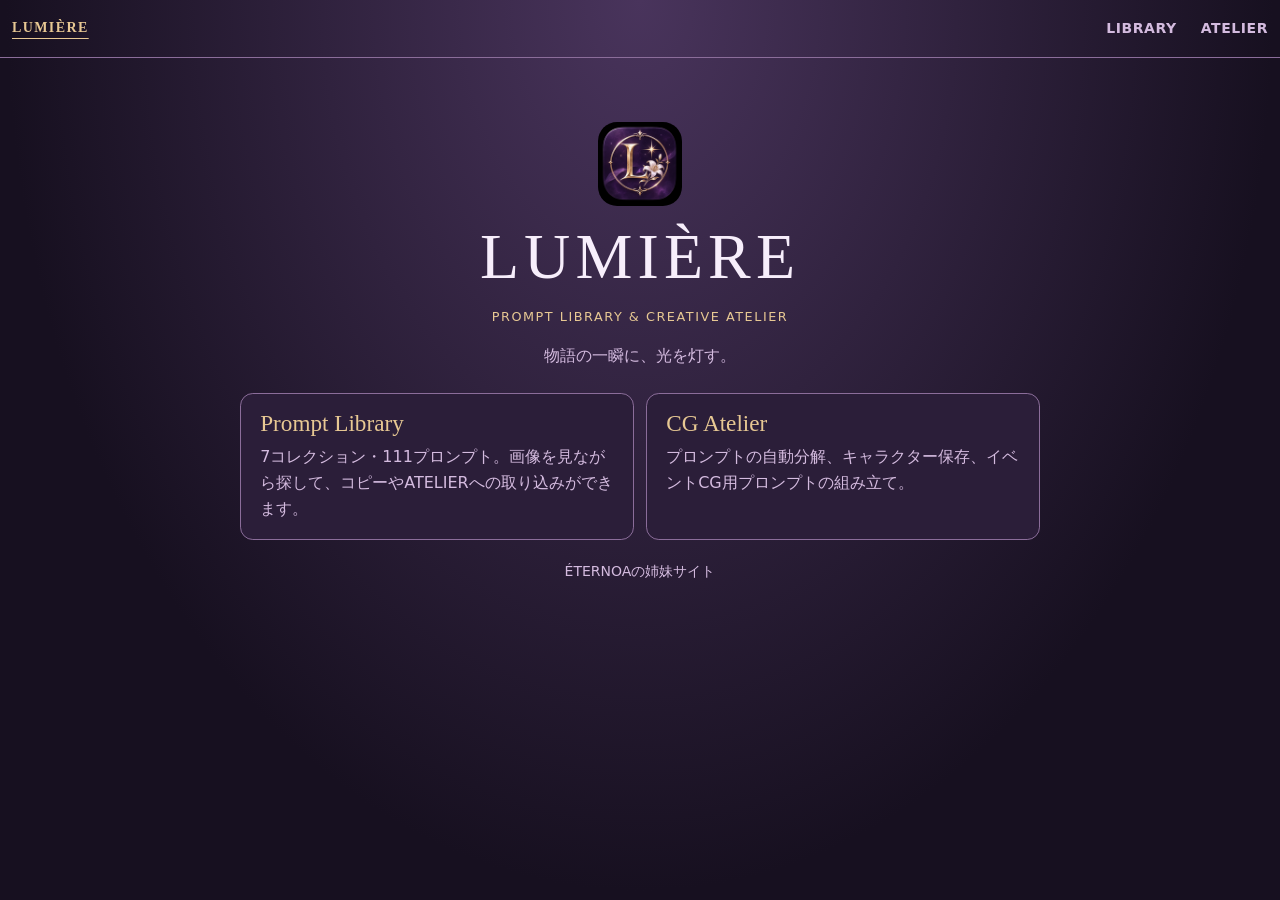
==== commit 728b71d6: "Rebrand the creative atelier and prompt library as LUMIÈRE" ====
--- a/index.html
+++ b/index.html
@@ -4,19 +4,20 @@
   <meta charset="utf-8">
   <meta name="viewport" content="width=device-width,initial-scale=1,viewport-fit=cover">
   <meta name="theme-color" content="#171020">
-  <meta name="apple-mobile-web-app-title" content="LUNOSTILL">
+  <meta name="apple-mobile-web-app-title" content="LUMIÈRE">
   <meta name="apple-mobile-web-app-capable" content="yes">
-  <title>LUNOSTILL</title>
+  <title>LUMIÈRE（リュミエール）</title>
   <link rel="apple-touch-icon" href="apple-touch-icon.png">
-  <link rel="stylesheet" href="studio.css">
-</head>
+  <link rel="stylesheet" href="studio.css?v=lumiere-1">
+<link rel="icon" type="image/png" sizes="64x64" href="favicon.png"></head>
 <body class="studio-home">
-<nav class="studio-nav" aria-label="サイト内ナビゲーション"><a href="index.html" aria-current="page">LUNOSTILL</a><a href="library/">LIBRARY</a><a href="atelier.html">ATELIER</a></nav>
+<nav class="studio-nav" aria-label="サイト内ナビゲーション"><a href="index.html" aria-current="page">LUMIÈRE</a><a href="library/">LIBRARY</a><a href="atelier.html">ATELIER</a></nav>
   <main class="studio-landing">
     <header>
-      <div class="studio-emblem" aria-hidden="true">☾ ✧ ⚜</div>
-      <h1>LUNOSTILL</h1>
-      <p>画像生成プロンプトと、イベントCGのための創作工房。</p>
+      <img class="studio-emblem" src="apple-touch-icon.png" alt="" width="84" height="84">
+      <h1>LUMIÈRE</h1>
+      <p class="studio-subtitle" lang="en">PROMPT LIBRARY &amp; CREATIVE ATELIER</p>
+      <p>物語の一瞬に、光を灯す。</p>
     </header>
     <div class="studio-tools">
       <a href="library/">
@@ -28,6 +29,7 @@
         <p>プロンプトの自動分解、キャラクター保存、イベントCG用プロンプトの組み立て。</p>
       </a>
     </div>
+    <footer class="studio-footer">ÉTERNOAの姉妹サイト</footer>
   </main>
 </body>
 </html>
--- a/studio.css
+++ b/studio.css
@@ -63,7 +63,25 @@
 }
 
 .studio-landing header { text-align: center; }
-.studio-emblem { color: var(--studio-gold); font-size: 1.6rem; }
+.studio-emblem {
+  display: block;
+  margin: 0 auto 0.85rem;
+  border-radius: 1.2rem;
+}
+
+.studio-landing .studio-subtitle {
+  margin: 0.5rem 0;
+  color: var(--studio-gold);
+  font-size: 0.8rem;
+  letter-spacing: 0.12em;
+}
+
+.studio-footer {
+  margin-top: 1.25rem;
+  text-align: center;
+  color: var(--studio-muted);
+  font-size: 0.875rem;
+}
 .studio-landing h1 {
   margin: 0.15em 0;
   font: 400 clamp(2rem, 9vw, 4rem)/1.2 Georgia, serif;
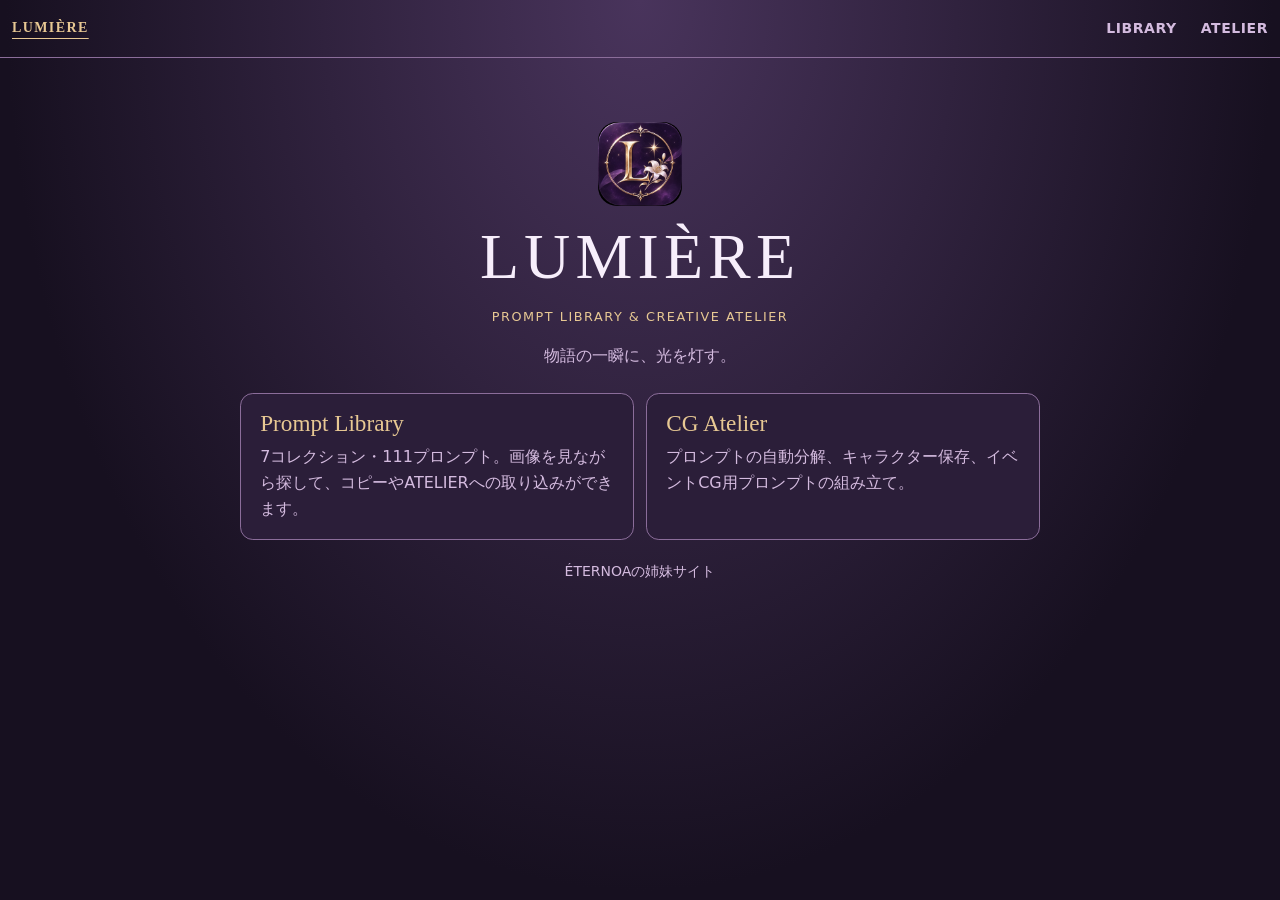
==== commit f2c4b6ca: "Trim black margins around LUMIÈRE artwork" ====
--- a/index.html
+++ b/index.html
@@ -7,14 +7,14 @@
   <meta name="apple-mobile-web-app-title" content="LUMIÈRE">
   <meta name="apple-mobile-web-app-capable" content="yes">
   <title>LUMIÈRE（リュミエール）</title>
-  <link rel="apple-touch-icon" href="apple-touch-icon.png">
+  <link rel="apple-touch-icon" href="apple-touch-icon.png?v=trimmed">
   <link rel="stylesheet" href="studio.css?v=lumiere-1">
 <link rel="icon" type="image/png" sizes="64x64" href="favicon.png"></head>
 <body class="studio-home">
 <nav class="studio-nav" aria-label="サイト内ナビゲーション"><a href="index.html" aria-current="page">LUMIÈRE</a><a href="library/">LIBRARY</a><a href="atelier.html">ATELIER</a></nav>
   <main class="studio-landing">
     <header>
-      <img class="studio-emblem" src="apple-touch-icon.png" alt="" width="84" height="84">
+      <img class="studio-emblem" src="brand-logo.png" alt="" width="84" height="84">
       <h1>LUMIÈRE</h1>
       <p class="studio-subtitle" lang="en">PROMPT LIBRARY &amp; CREATIVE ATELIER</p>
       <p>物語の一瞬に、光を灯す。</p>
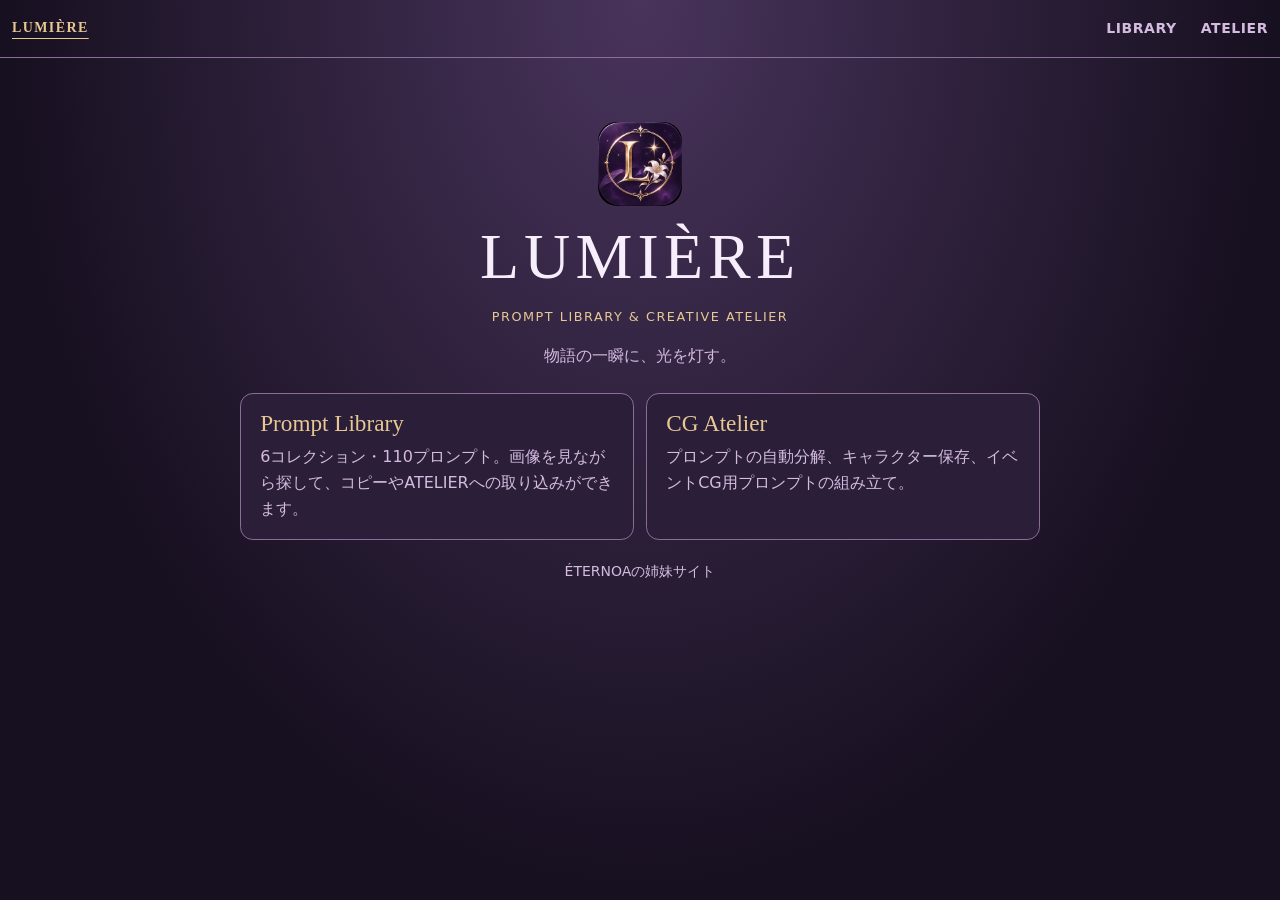
==== commit 12d46593: "Remove Original Characters from the prompt library" ====
--- a/index.html
+++ b/index.html
@@ -22,7 +22,7 @@
     <div class="studio-tools">
       <a href="library/">
         <h2>Prompt Library</h2>
-        <p>7コレクション・111プロンプト。画像を見ながら探して、コピーやATELIERへの取り込みができます。</p>
+        <p>6コレクション・110プロンプト。画像を見ながら探して、コピーやATELIERへの取り込みができます。</p>
       </a>
       <a href="atelier.html">
         <h2>CG Atelier</h2>
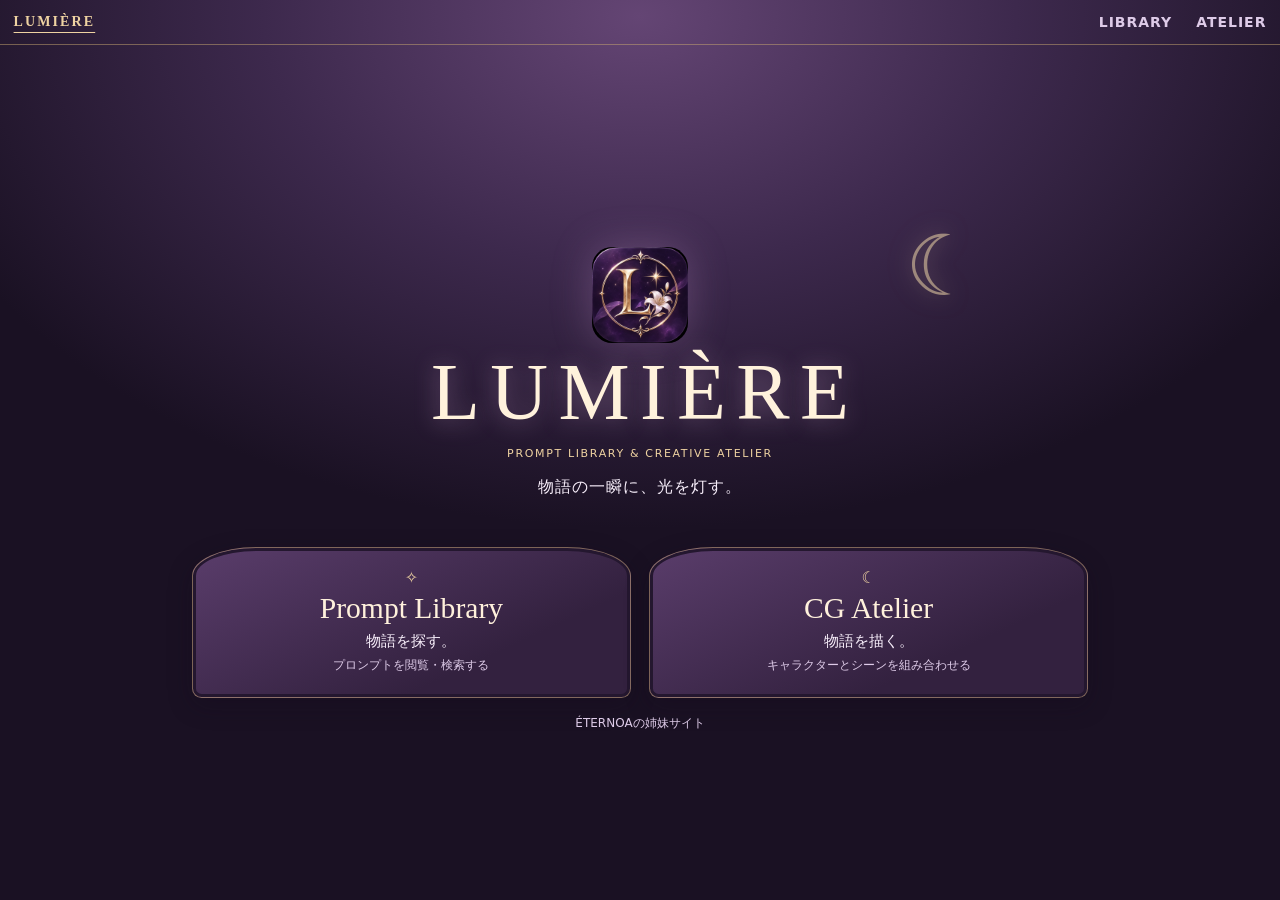
==== commit fd00c148: "Give LUMIÈRE a moonlit romantic atelier design" ====
--- a/index.html
+++ b/index.html
@@ -8,25 +8,30 @@
   <meta name="apple-mobile-web-app-capable" content="yes">
   <title>LUMIÈRE（リュミエール）</title>
   <link rel="apple-touch-icon" href="apple-touch-icon.png?v=trimmed">
-  <link rel="stylesheet" href="studio.css?v=lumiere-1">
+  <link rel="stylesheet" href="studio.css?v=moonlit-1">
 <link rel="icon" type="image/png" sizes="64x64" href="favicon.png"></head>
 <body class="studio-home">
 <nav class="studio-nav" aria-label="サイト内ナビゲーション"><a href="index.html" aria-current="page">LUMIÈRE</a><a href="library/">LIBRARY</a><a href="atelier.html">ATELIER</a></nav>
   <main class="studio-landing">
-    <header>
+    <header class="studio-intro">
+      <div class="studio-moon" aria-hidden="true">☾</div>
       <img class="studio-emblem" src="brand-logo.png" alt="" width="84" height="84">
       <h1>LUMIÈRE</h1>
       <p class="studio-subtitle" lang="en">PROMPT LIBRARY &amp; CREATIVE ATELIER</p>
-      <p>物語の一瞬に、光を灯す。</p>
+      <p class="studio-copy">物語の一瞬に、光を灯す。</p>
     </header>
     <div class="studio-tools">
       <a href="library/">
-        <h2>Prompt Library</h2>
-        <p>6コレクション・110プロンプト。画像を見ながら探して、コピーやATELIERへの取り込みができます。</p>
+        <span class="door-mark" aria-hidden="true">✧</span>
+        <h2 lang="en">Prompt Library</h2>
+        <p class="door-copy">物語を探す。</p>
+        <p>プロンプトを閲覧・検索する</p>
       </a>
       <a href="atelier.html">
-        <h2>CG Atelier</h2>
-        <p>プロンプトの自動分解、キャラクター保存、イベントCG用プロンプトの組み立て。</p>
+        <span class="door-mark" aria-hidden="true">☾</span>
+        <h2 lang="en">CG Atelier</h2>
+        <p class="door-copy">物語を描く。</p>
+        <p>キャラクターとシーンを組み合わせる</p>
       </a>
     </div>
     <footer class="studio-footer">ÉTERNOAの姉妹サイト</footer>
--- a/studio.css
+++ b/studio.css
@@ -1,11 +1,29 @@
 :root {
   color-scheme: dark;
-  --studio-bg: #171020;
-  --studio-panel: #2b1e39;
-  --studio-text: #f7eefb;
-  --studio-muted: #d4bbdf;
-  --studio-gold: #e7c893;
-  --studio-border: #8b6d9a;
+  --studio-bg: #1a1123;
+  --studio-panel: #2b1d39;
+  --studio-field: #20162b;
+  --studio-text: #f8effb;
+  --studio-muted: #decbe8;
+  --studio-gold: #efd3a2;
+  --studio-border: #8d7397;
+  --studio-trim: #c8a77080;
+  --studio-radius: 0.75rem;
+  --studio-serif: 'Iowan Old Style', 'Palatino Linotype', 'Hiragino Mincho ProN', Georgia, 'Yu Mincho', serif;
+  --studio-sans: system-ui, -apple-system, 'Hiragino Sans', 'Yu Gothic', sans-serif;
+  --studio-glow: radial-gradient(ellipse 48rem 32rem at 50% 1rem, #644574 0%, #3d294d 49%, var(--studio-bg) 100%);
+}
+
+body.studio-home, body.archive, body.atelier {
+  margin: 0;
+  background: var(--studio-glow) no-repeat, var(--studio-bg);
+  color: var(--studio-text);
+  font-family: var(--studio-sans);
+}
+
+:where(.studio-home, .archive, .atelier) :is(a, button, input, textarea, select, summary):focus-visible {
+  outline: 2px solid var(--studio-gold);
+  outline-offset: 3px;
 }
 
 .studio-nav {
@@ -13,116 +31,199 @@
   display: flex;
   flex-wrap: wrap;
   align-items: center;
-  column-gap: clamp(0.6rem, 3vw, 1.5rem);
+  column-gap: clamp(0.65rem, 3vw, 1.5rem);
   max-width: 1280px;
-  margin: auto;
-  padding: 0.4rem max(0.75rem, env(safe-area-inset-right)) 0.4rem max(0.75rem, env(safe-area-inset-left));
-  border-bottom: 1px solid var(--studio-border);
-}
+  width: 100%;
+  margin: 0 auto;
+  padding: env(safe-area-inset-top) max(0.85rem, env(safe-area-inset-right)) 0 max(0.85rem, env(safe-area-inset-left));
+  border-bottom: 1px solid var(--studio-trim);
+}
+
+.archive .studio-nav { padding-inline: 0; }
 
 .studio-nav a {
   display: inline-flex;
   align-items: center;
   min-height: 44px;
   color: var(--studio-muted);
-  font: 600 clamp(0.75rem, 2.8vw, 0.875rem)/1.3 system-ui, sans-serif;
-  letter-spacing: 0.04em;
+  font: 600 clamp(0.75rem, 2.8vw, 0.875rem)/1.3 var(--studio-sans);
+  letter-spacing: 0.07em;
   text-decoration: none;
 }
 
 .studio-nav a:first-child {
   margin-right: auto;
   color: var(--studio-gold);
-  font-family: Georgia, serif;
-  letter-spacing: 0.1em;
-}
-
-.studio-nav a[aria-current="page"] {
+  font-family: var(--studio-serif);
+  letter-spacing: 0.15em;
+}
+
+.studio-nav a[aria-current="page"], .studio-nav a:hover {
   color: var(--studio-gold);
   text-decoration: underline;
   text-underline-offset: 0.45em;
 }
 
-.studio-nav a:focus-visible, .studio-tools a:focus-visible {
-  outline: 2px solid var(--studio-gold);
-  outline-offset: 4px;
-}
-
 .studio-home {
-  margin: 0;
   min-height: 100vh;
-  background: radial-gradient(ellipse at top, #49345c, var(--studio-bg) 70%);
-  color: var(--studio-text);
-  font: 1rem/1.65 system-ui, sans-serif;
+  min-height: 100svh;
+  display: flex;
+  flex-direction: column;
+  font: 1rem/1.55 var(--studio-sans);
 }
 
 .studio-landing {
-  width: min(100% - 2rem, 50rem);
-  margin: 0 auto;
-  padding: clamp(1.5rem, 7vw, 4rem) 0 2rem;
-}
-
-.studio-landing header { text-align: center; }
+  box-sizing: border-box;
+  width: min(100%, 58rem);
+  margin: auto;
+  padding: clamp(1rem, 5svh, 3.25rem) max(1rem, env(safe-area-inset-right)) max(0.85rem, env(safe-area-inset-bottom)) max(1rem, env(safe-area-inset-left));
+}
+
+.studio-intro {
+  position: relative;
+  isolation: isolate;
+  text-align: center;
+  padding: 0.2rem 0;
+}
+
+.studio-moon {
+  position: absolute;
+  z-index: -1;
+  right: 12%;
+  top: -0.22em;
+  color: #f4dbac;
+  opacity: 0.55;
+  font: 400 clamp(2.5rem, 9vw, 5.25rem)/1 var(--studio-serif);
+  text-shadow: 0 0 1.35rem #f9dfbc88;
+  pointer-events: none;
+}
+
 .studio-emblem {
   display: block;
-  margin: 0 auto 0.85rem;
-  border-radius: 1.2rem;
-}
-
-.studio-landing .studio-subtitle {
-  margin: 0.5rem 0;
-  color: var(--studio-gold);
-  font-size: 0.8rem;
-  letter-spacing: 0.12em;
-}
-
-.studio-footer {
-  margin-top: 1.25rem;
-  text-align: center;
-  color: var(--studio-muted);
-  font-size: 0.875rem;
-}
-.studio-landing h1 {
-  margin: 0.15em 0;
-  font: 400 clamp(2rem, 9vw, 4rem)/1.2 Georgia, serif;
-  letter-spacing: 0.08em;
-}
-
-.studio-landing p, .studio-tools p { color: var(--studio-muted); }
+  width: clamp(3.8rem, 11svh, 6rem);
+  height: auto;
+  margin: 0 auto 0.45rem;
+  border-radius: 21%;
+  box-shadow: 0 0 2.5rem #d6a4da45;
+}
+
+.studio-intro h1 {
+  margin: 0;
+  padding-inline-start: 0.13em;
+  color: #fff2dc;
+  font: 400 clamp(2.25rem, 10vw, 5rem)/1.06 var(--studio-serif);
+  letter-spacing: 0.13em;
+  text-shadow: 0 2px 1.45rem #e3b9e465;
+}
+
+.studio-subtitle {
+  margin: 0.6rem 0 0;
+  color: var(--studio-gold);
+  font-size: 0.6875rem;
+  letter-spacing: 0.15em;
+}
+
+.studio-copy {
+  margin: 0.75rem 0 0;
+  font: 1rem/1.65 var(--studio-serif);
+  letter-spacing: 0.06em;
+}
+
 .studio-tools {
   display: grid;
-  grid-template-columns: repeat(auto-fit, minmax(min(100%, 19rem), 1fr));
-  gap: 0.75rem;
-  margin-top: 1.5rem;
+  grid-template-columns: repeat(2, minmax(0, 1fr));
+  gap: clamp(0.6rem, 2vw, 1.15rem);
+  margin-top: clamp(1.25rem, 5svh, 2.75rem);
 }
 
 .studio-tools a {
-  display: block;
-  padding: 1rem 1.2rem;
-  border: 1px solid var(--studio-border);
-  border-radius: 0.8rem;
-  background: var(--studio-panel);
-  color: var(--studio-gold);
+  display: grid;
+  justify-items: center;
+  align-content: center;
+  min-height: 7.7rem;
+  padding: 0.8rem 0.45rem;
+  border: 1px solid var(--studio-trim);
+  border-radius: 4rem 4rem 0.6rem 0.6rem / 1.8rem 1.8rem 0.6rem 0.6rem;
+  background: linear-gradient(155deg, #5a3d6b, #33213f 70%);
+  box-shadow: inset 0 0 0 3px #24172f, 0 0.45rem 1.5rem #130a1c50;
+  color: #fff1dc;
+  text-align: center;
   text-decoration: none;
-}
-
-.studio-tools a:hover { border-color: var(--studio-gold); }
-.studio-tools h2 { margin: 0; font: 400 1.45rem Georgia, serif; }
-.studio-tools p { margin: 0.4rem 0 0; }
-
-.atelier header { padding: 1rem 0.75rem; }
-.atelier header h1 {
-  font-size: clamp(1.9rem, 7vw, 2.8rem);
-  letter-spacing: 0.04em;
-}
-
-.atelier .panel > details > summary {
-  cursor: pointer;
-  font-weight: 600;
+  transition: background-color 160ms, box-shadow 160ms, border-color 160ms;
+}
+
+.studio-tools a:is(:hover, :focus-visible, :active) {
+  border-color: var(--studio-gold);
+  box-shadow: inset 0 0 1.3rem #deb8e22e, 0 0.45rem 1.5rem #130a1c50;
+}
+.door-mark { color: var(--studio-gold); line-height: 1; }
+.studio-tools h2 {
+  margin: 0.3rem 0 0;
+  font: 400 clamp(1.03rem, 4.6vw, 1.85rem)/1.2 var(--studio-serif);
+}
+.studio-tools p { margin: 0.28rem 0 0; color: var(--studio-muted); font-size: 0.75rem; }
+.studio-tools .door-copy { color: var(--studio-text); font: 0.95rem/1.35 var(--studio-serif); }
+.studio-footer { margin-top: 1rem; text-align: center; color: var(--studio-muted); font-size: 0.75rem; }
+
+.atelier > header { padding: clamp(1rem, 4vw, 2rem) 0.75rem; border-color: var(--studio-trim); }
+.atelier > header h1 { font: 400 clamp(2rem, 7vw, 3.7rem)/1.1 var(--studio-serif); color: #fff2dc; }
+.atelier main {
+  padding: 1rem max(0.75rem, env(safe-area-inset-right)) 2rem max(0.75rem, env(safe-area-inset-left));
+}
+.atelier .panel {
+  background: linear-gradient(150deg, #392749, var(--studio-panel) 72%);
+  border: 1px solid var(--studio-trim);
+  border-radius: var(--studio-radius);
+}
+.atelier :is(h2, .panel > details > summary) {
+  color: var(--studio-gold);
+  font: 600 1.05rem/1.45 var(--studio-serif);
+}
+.atelier summary { cursor: pointer; }
+.atelier label { font-size: 0.875rem; color: var(--studio-muted); }
+.atelier :is(input, textarea, select, pre) {
+  background: var(--studio-field);
+  border-color: var(--studio-border);
   color: var(--studio-text);
-}
-
-.atelier label { font-size: 0.875rem; }
-.atelier input, .atelier textarea, .atelier select { font-size: 1rem; }
+  border-radius: var(--studio-radius);
+}
+.atelier :is(input, textarea, select) { font-size: 1rem; }
+.atelier .cols { grid-template-columns: repeat(2, minmax(0, 1fr)); }
+.atelier pre { font-size: 0.875rem; line-height: 1.65; }
+.atelier :is(.quick-save, .character-editor, .import-details, .saved-card) {
+  background: var(--studio-field);
+  border-color: var(--studio-border);
+  border-radius: var(--studio-radius);
+}
+.atelier button, .archive :is(.copy, .copy-secondary, .gender-tabs button, .modal-close) {
+  min-height: 44px;
+  border-radius: var(--studio-radius);
+}
+.atelier button.primary, .archive .copy, .archive .gender-tabs button.active {
+  background: #ebc995;
+  color: #281a30;
+  border-color: var(--studio-gold);
+}
+.atelier button.secondary, .atelier button.choice, .archive .copy-secondary {
+  background: #493258;
+  color: var(--studio-text);
+  border-color: var(--studio-border);
+}
+.atelier .choice.active, .atelier .saved-card.active {
+  border-color: var(--studio-gold);
+  background: #5a3e69;
+}
+.atelier :is(button.primary, button.secondary, button.choice):hover,
+.archive :is(.copy, .copy-secondary):hover { filter: brightness(1.1); }
+.atelier .saved-delete { flex-shrink: 0; }
 .atelier #libraryHandoffStatus { color: var(--studio-gold); }
 .atelier .actions > input[hidden] { display: none; }
+
+@media (max-width: 520px) {
+  .atelier .cols { grid-template-columns: minmax(0, 1fr); }
+  .atelier .library { grid-template-columns: repeat(auto-fit, minmax(min(100%, 10.5rem), 1fr)); }
+}
+
+@media (prefers-reduced-motion: reduce) {
+  .studio-tools a { transition: none; }
+}
